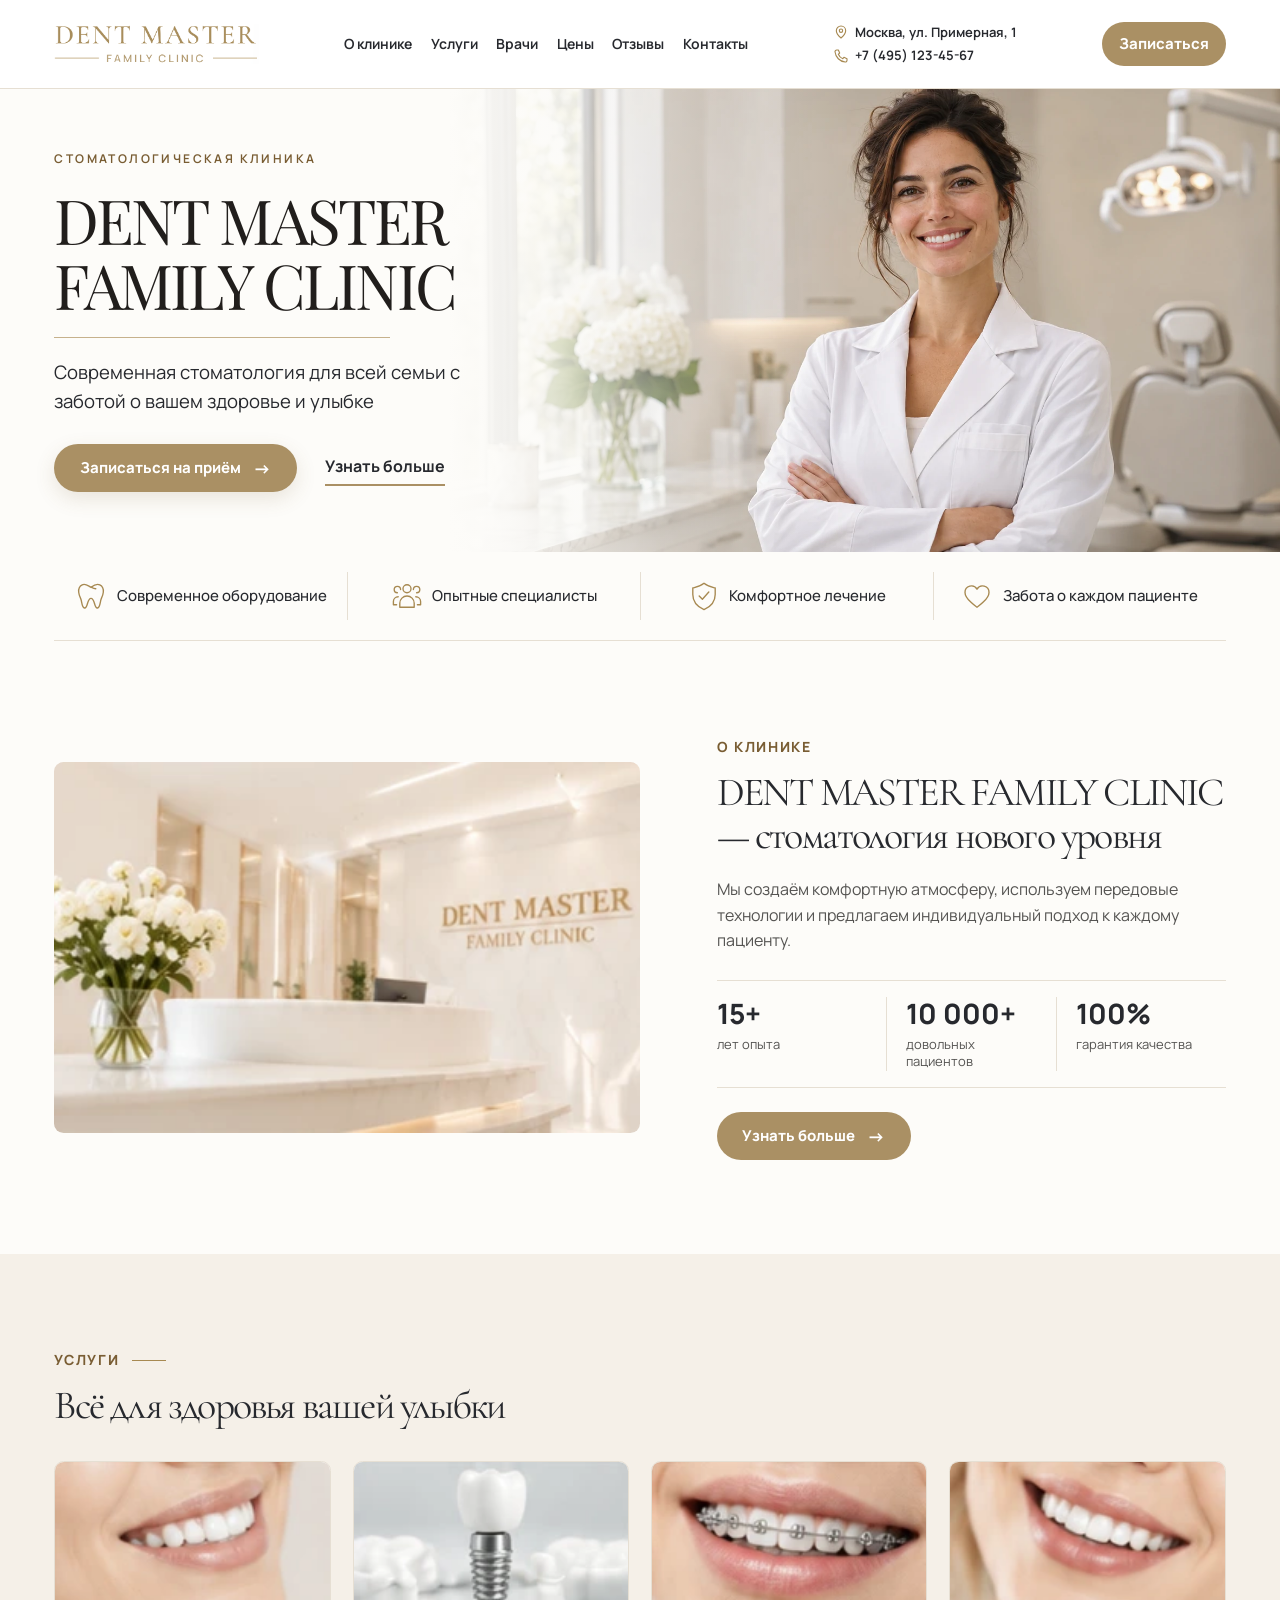
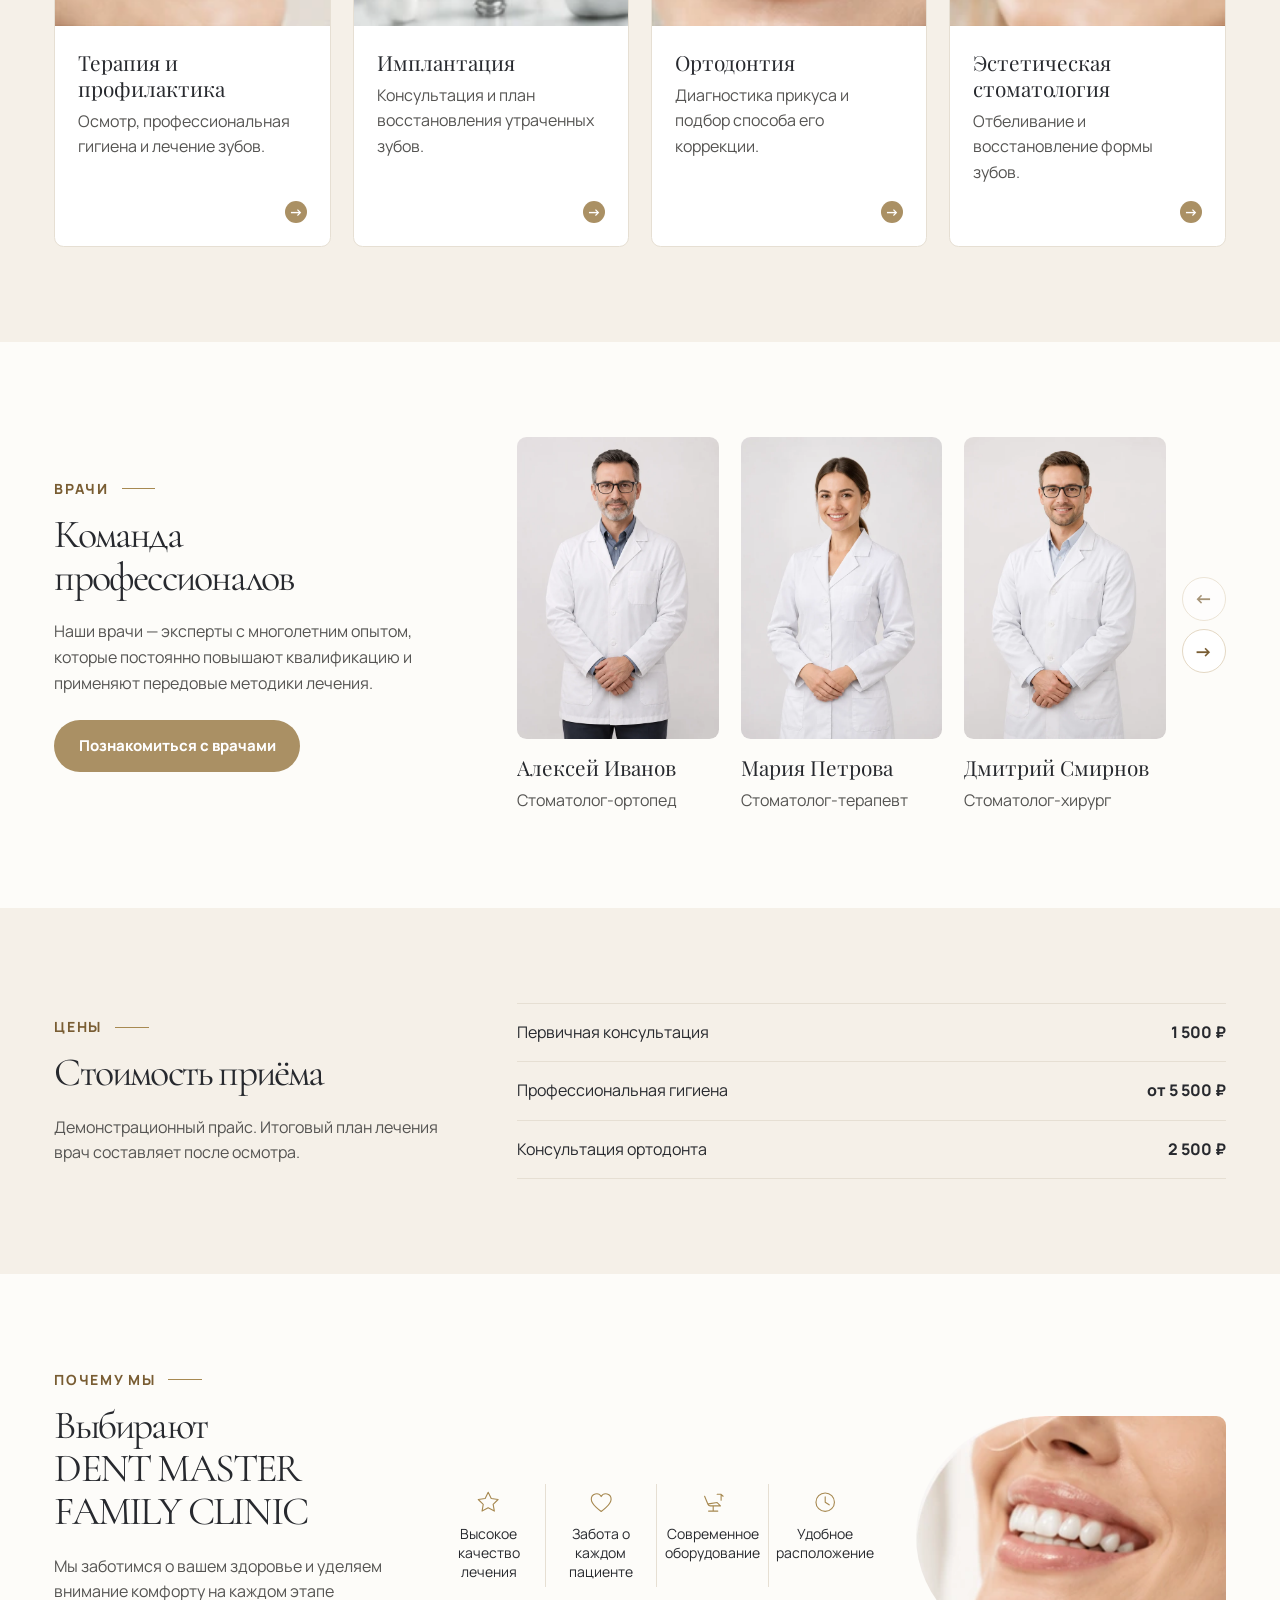
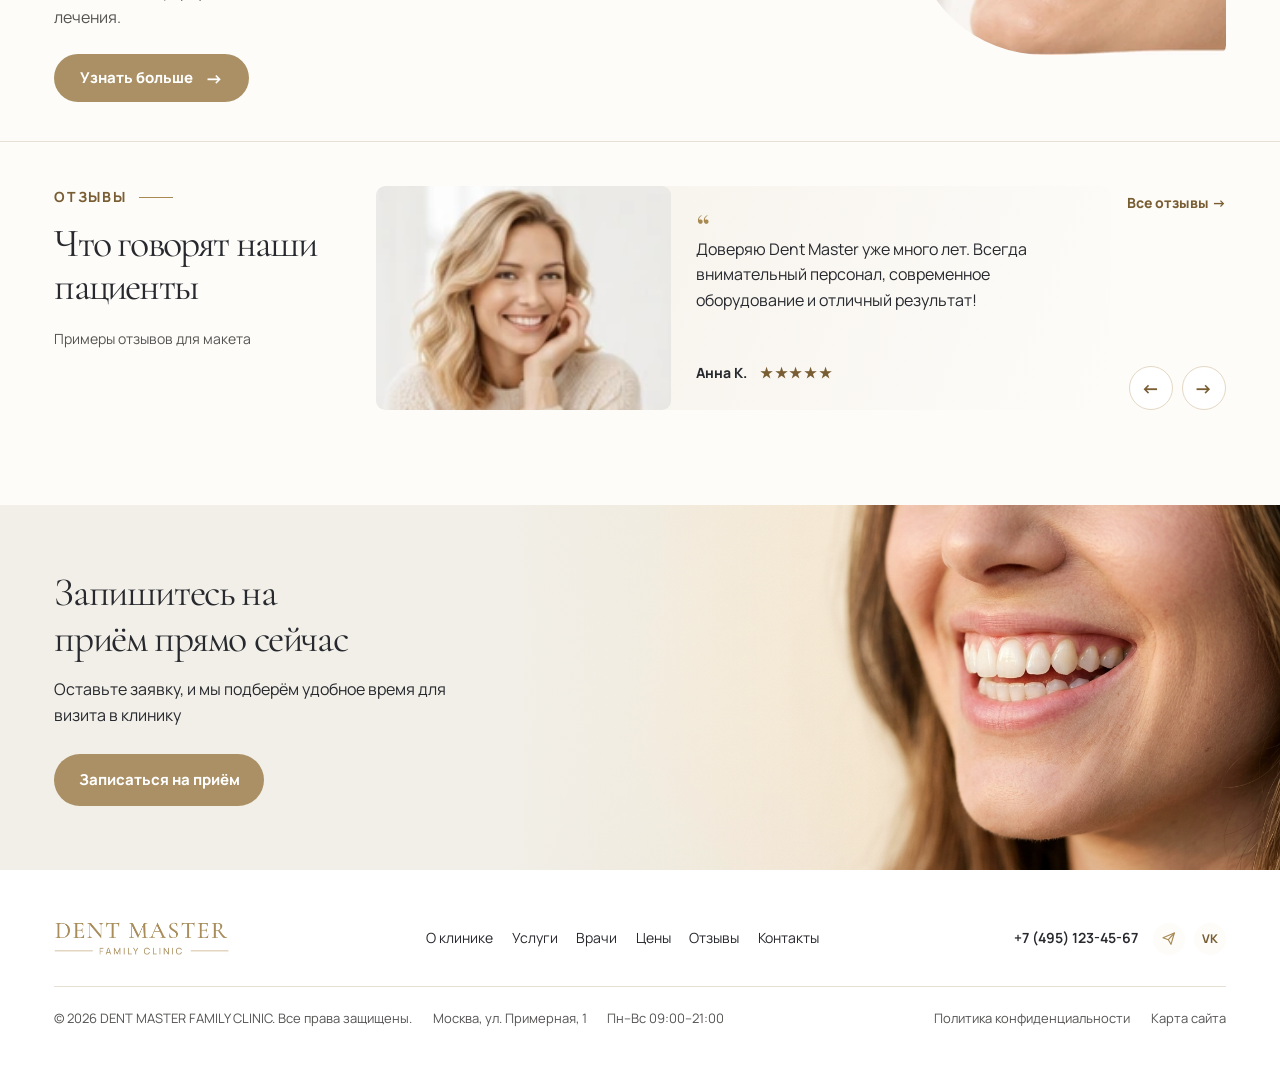
==== index.html @ c4b94271 "Add DENT MASTER website template" ====
<!doctype html>
<html lang="ru">
<head>
  <meta charset="utf-8">
  <meta name="viewport" content="width=device-width, initial-scale=1">
  <meta name="description" content="DENT MASTER Family Clinic — семейная стоматология. Услуги, специалисты и запись на приём.">
  <title>DENT MASTER — семейная стоматология</title>
  <link rel="icon" type="image/png" href="img/favicon.png">
  <link rel="stylesheet" href="css/style.css">
  <script src="js/main.js" defer></script>
</head>
<body id="top">
  <a class="skip-link" href="#main-content">Перейти к содержанию</a>
  <svg class="icon-library" xmlns="http://www.w3.org/2000/svg" aria-hidden="true">
    <symbol id="tooth" viewBox="0 0 40 40">
      <path d="M20 9c-4-2-7-5-11-3C1 10 6 21 7 23c2 4 1 11 5 12 4 1 3-12 8-12s4 13 8 12c4-1 3-8 5-12 1-2 6-13-2-17-4-2-7 0-11 3Z"/>
      <path d="M20 9c2 1 4 2 6 2"/>
    </symbol>
    <symbol id="people" viewBox="0 0 40 40">
      <circle cx="20" cy="11" r="5"/><path d="M11 34v-5a9 9 0 0 1 18 0v5H11Z"/>
      <path d="M8 16a4 4 0 1 1 4-4m20 4a4 4 0 1 0-4-4M9 21a6 6 0 0 0-6 6v4h4m24-10a6 6 0 0 1 6 6v4h-4"/>
    </symbol>
    <symbol id="shield" viewBox="0 0 40 40">
      <path d="M20 4c5 4 10 5 14 6v8c0 9-5 15-14 19C11 33 6 27 6 18v-8c4-1 9-2 14-6Z"/><path d="m14 20 4 4 8-9"/>
    </symbol>
    <symbol id="heart" viewBox="0 0 40 40">
      <path d="M20 34S5 24 5 15.5a8 8 0 0 1 15-4 8 8 0 0 1 15 4C35 24 20 34 20 34Z"/>
    </symbol>
    <symbol id="star" viewBox="0 0 40 40">
      <path d="m20 5 4.6 9.4 10.4 1.5-7.5 7.3 1.8 10.3-9.3-4.9-9.3 4.9 1.8-10.3L5 15.9l10.4-1.5L20 5Z"/>
    </symbol>
    <symbol id="dental-chair" viewBox="0 0 40 40">
      <path d="m7 11 5 12a4 4 0 0 0 3.7 2.5H30m-17-3 13-2 5 5m-11 0v8m-7 0h14M32 17V8m-6 0h6l3 3"/>
    </symbol>
    <symbol id="clock" viewBox="0 0 40 40">
      <circle cx="20" cy="20" r="14"/><path d="M20 12v8l6 4"/>
    </symbol>
    <symbol id="pin" viewBox="0 0 24 24">
      <path d="M19 10c0 5-7 11-7 11S5 15 5 10a7 7 0 1 1 14 0Z"/><circle cx="12" cy="10" r="2.5"/>
    </symbol>
    <symbol id="phone" viewBox="0 0 24 24">
      <path d="M8 3H5.5A2.5 2.5 0 0 0 3 5.7 17 17 0 0 0 18.3 21a2.5 2.5 0 0 0 2.7-2.5V16l-4.6-2-1.7 2a12 12 0 0 1-6.7-6.7l2-1.7L8 3Z"/>
    </symbol>
    <symbol id="telegram" viewBox="0 0 24 24">
      <path d="m3 10 17-7-5 17-4-7-8-3Z"/><path d="m11 13 9-10"/>
    </symbol>
  </svg>

  <header class="site-header">
    <div class="wrap header-inner">
      <a class="brand" href="#top"><img src="img/logo.webp" width="661" height="131" alt="DENT MASTER Family Clinic"></a>
      <button class="menu-toggle" type="button" aria-expanded="false" aria-controls="site-nav" hidden>Меню</button>
      <nav class="site-nav" id="site-nav" aria-label="Главное меню">
        <a href="#clinic">О клинике</a>
        <a href="#services">Услуги</a>
        <a href="#doctors">Врачи</a>
        <a href="#prices">Цены</a>
        <a href="#reviews">Отзывы</a>
        <a href="#contacts">Контакты</a>
      </nav>
      <div class="header-contacts">
        <a href="#contacts"><svg class="icon" aria-hidden="true"><use href="#pin"></use></svg>Москва, ул. Примерная, 1</a>
        <a href="#contacts"><svg class="icon" aria-hidden="true"><use href="#phone"></use></svg>+7 (495) 123-45-67</a>
      </div>
      <a class="button button-small header-book" href="#appointment" data-book>Записаться</a>
    </div>
  </header>

  <main id="main-content">
    <section class="hero" aria-labelledby="hero-title">
      <div class="hero-image">
        <img src="img/hero.webp" width="1536" height="1024" alt="Врач в светлом стоматологическом кабинете" fetchpriority="high">
      </div>
      <div class="wrap hero-inner">
        <div class="hero-copy">
          <p class="eyebrow">Стоматологическая клиника</p>
          <h1 id="hero-title" lang="en">DENT MASTER<br>FAMILY CLINIC</h1>
          <p class="hero-description">Современная стоматология для всей семьи с заботой о вашем здоровье и улыбке</p>
          <div class="hero-actions">
            <a class="button button-arrow" href="#appointment" data-book>Записаться на приём <span aria-hidden="true">→</span></a>
            <a class="text-link" href="#clinic">Узнать больше</a>
          </div>
        </div>
      </div>
    </section>

    <ul class="benefits wrap" aria-label="Преимущества клиники">
      <li><svg class="icon" aria-hidden="true"><use href="#tooth"></use></svg>Современное оборудование</li>
      <li><svg class="icon" aria-hidden="true"><use href="#people"></use></svg>Опытные специалисты</li>
      <li><svg class="icon" aria-hidden="true"><use href="#shield"></use></svg>Комфортное лечение</li>
      <li><svg class="icon" aria-hidden="true"><use href="#heart"></use></svg>Забота о каждом пациенте</li>
    </ul>

    <section class="section wrap about" id="clinic">
      <img src="img/clinic.webp" width="393" height="235" alt="Светлая приёмная клиники с мраморной стойкой и белыми цветами" loading="lazy">
      <div class="about-copy">
        <p class="eyebrow">О клинике</p>
        <h2><span lang="en">DENT MASTER FAMILY CLINIC</span> — стоматология нового уровня</h2>
        <p class="about-description">Мы создаём комфортную атмосферу, используем передовые технологии и предлагаем индивидуальный подход к каждому пациенту.</p>
        <dl class="about-stats">
          <div><dt>лет опыта</dt><dd>15+</dd></div>
          <div><dt>довольных пациентов</dt><dd>10&nbsp;000+</dd></div>
          <div><dt>гарантия качества</dt><dd>100%</dd></div>
        </dl>
        <a class="button button-arrow" href="#services">Узнать больше <span aria-hidden="true">→</span></a>
      </div>
    </section>

    <section class="section services" id="services">
      <div class="wrap">
        <div class="section-heading">
          <p class="eyebrow eyebrow-line">Услуги</p>
          <h2>Всё для здоровья вашей улыбки</h2>
        </div>
        <span id="service-book-label" hidden>Записаться на приём</span>
        <div class="service-grid">
          <article class="service-card">
            <img src="img/therapy.webp" width="180" height="108" alt="" loading="lazy">
            <div class="service-copy">
              <h3 id="therapy-title">Терапия и профилактика</h3>
              <p>Осмотр, профессиональная гигиена и лечение зубов.</p>
              <a class="button service-button" href="#appointment" data-book="service" aria-labelledby="service-book-label therapy-title"><span aria-hidden="true">→</span></a>
            </div>
          </article>
          <article class="service-card">
            <img src="img/implant.webp" width="180" height="108" alt="" loading="lazy">
            <div class="service-copy">
              <h3 id="implant-title">Имплантация</h3>
              <p>Консультация и план восстановления утраченных зубов.</p>
              <a class="button service-button" href="#appointment" data-book="service" aria-labelledby="service-book-label implant-title"><span aria-hidden="true">→</span></a>
            </div>
          </article>
          <article class="service-card">
            <img src="img/braces.webp" width="180" height="108" alt="" loading="lazy">
            <div class="service-copy">
              <h3 id="braces-title">Ортодонтия</h3>
              <p>Диагностика прикуса и подбор способа его коррекции.</p>
              <a class="button service-button" href="#appointment" data-book="service" aria-labelledby="service-book-label braces-title"><span aria-hidden="true">→</span></a>
            </div>
          </article>
          <article class="service-card">
            <img src="img/smile.webp" width="178" height="108" alt="" loading="lazy">
            <div class="service-copy">
              <h3 id="smile-title">Эстетическая стоматология</h3>
              <p>Отбеливание и восстановление формы зубов.</p>
              <a class="button service-button" href="#appointment" data-book="service" aria-labelledby="service-book-label smile-title"><span aria-hidden="true">→</span></a>
            </div>
          </article>
        </div>
      </div>
    </section>

    <section class="section wrap doctors" id="doctors">
      <div class="section-heading">
        <p class="eyebrow eyebrow-line">Врачи</p>
        <h2>Команда<br> профессионалов</h2>
        <p>Наши врачи — эксперты с многолетним опытом, которые постоянно повышают квалификацию и применяют передовые методики лечения.</p>
        <a class="button" href="#doctor-profiles">Познакомиться с врачами</a>
      </div>
      <div class="doctor-slider">
        <div class="doctor-viewport" id="doctor-profiles" tabindex="-1">
          <div class="doctor-grid" id="doctor-list">
            <article class="doctor-card">
              <div class="doctor-portrait"><img src="img/doctor-orthopedist-waist.webp" width="640" height="960" alt="" loading="lazy"></div>
              <h3>Алексей Иванов</h3>
              <p>Стоматолог-ортопед</p>
            </article>
            <article class="doctor-card">
              <div class="doctor-portrait"><img src="img/doctor-therapist-waist.webp" width="640" height="960" alt="" loading="lazy"></div>
              <h3>Мария Петрова</h3>
              <p>Стоматолог-терапевт</p>
            </article>
            <article class="doctor-card">
              <div class="doctor-portrait"><img src="img/doctor-surgeon-waist.webp" width="640" height="960" alt="" loading="lazy"></div>
              <h3>Дмитрий Смирнов</h3>
              <p>Стоматолог-хирург</p>
            </article>
            <article class="doctor-card">
              <div class="doctor-portrait"><img src="img/doctor-orthodontist-waist.webp" width="640" height="960" alt="" loading="lazy"></div>
              <h3>Елена Соколова</h3>
              <p>Стоматолог-ортодонт</p>
            </article>
          </div>
        </div>
        <div class="doctor-arrows" hidden>
          <button class="button carousel-arrow" type="button" aria-label="Предыдущий врач" aria-controls="doctor-list"><span aria-hidden="true">←</span></button>
          <button class="button carousel-arrow" type="button" aria-label="Следующий врач" aria-controls="doctor-list"><span aria-hidden="true">→</span></button>
        </div>
        <p class="visually-hidden doctor-status" role="status"></p>
      </div>
    </section>

    <section class="section prices" id="prices">
      <div class="wrap prices-inner">
        <div class="section-heading">
          <p class="eyebrow eyebrow-line">Цены</p>
          <h2>Стоимость приёма</h2>
          <p>Демонстрационный прайс. Итоговый план лечения врач составляет после осмотра.</p>
        </div>
        <dl class="price-list">
          <div><dt>Первичная консультация</dt><dd>1 500 ₽</dd></div>
          <div><dt>Профессиональная гигиена</dt><dd>от 5 500 ₽</dd></div>
          <div><dt>Консультация ортодонта</dt><dd>2 500 ₽</dd></div>
        </dl>
      </div>
    </section>

    <section class="section wrap why-us" id="why-us" aria-labelledby="why-us-title">
      <div class="section-heading why-us-copy">
        <p class="eyebrow eyebrow-line">Почему мы</p>
        <h2 id="why-us-title">Выбирают<br> <span lang="en">DENT MASTER<br> FAMILY CLINIC</span></h2>
        <p>Мы заботимся о вашем здоровье и уделяем внимание комфорту на каждом этапе лечения.</p>
        <a class="button button-arrow" href="#clinic">Узнать больше <span aria-hidden="true">→</span></a>
      </div>
      <ul class="why-us-points">
        <li><svg class="icon" aria-hidden="true"><use href="#star"></use></svg>Высокое качество лечения</li>
        <li><svg class="icon" aria-hidden="true"><use href="#heart"></use></svg>Забота о каждом пациенте</li>
        <li><svg class="icon" aria-hidden="true"><use href="#dental-chair"></use></svg>Современное оборудование</li>
        <li><svg class="icon" aria-hidden="true"><use href="#clock"></use></svg>Удобное расположение</li>
      </ul>
      <img class="why-us-image" src="img/why-us-smile.webp" width="304" height="234" alt="" loading="lazy">
    </section>

    <hr class="section-divider">

    <section class="section wrap reviews" id="reviews" aria-labelledby="reviews-title">
      <div class="section-heading">
        <p class="eyebrow eyebrow-line">Отзывы</p>
        <h2 id="reviews-title">Что говорят наши пациенты</h2>
        <p class="reviews-note">Примеры отзывов для макета</p>
      </div>
      <div class="reviews-slider">
        <div class="review-list" id="review-list">
          <article class="review">
            <div class="review-portrait"><img src="img/review-1.webp" width="174" height="152" alt="" loading="lazy"></div>
            <div class="review-copy">
              <span class="quote-mark" aria-hidden="true">“</span>
              <blockquote><p>Доверяю Dent Master уже много лет. Всегда внимательный персонал, современное оборудование и отличный результат!</p></blockquote>
              <p class="review-author">Анна К. <span class="review-stars" role="img" aria-label="5 из 5">★★★★★</span></p>
            </div>
          </article>
          <article class="review">
            <div class="review-portrait"><img src="img/review-2.webp" width="520" height="448" alt="" loading="lazy"></div>
            <div class="review-copy">
              <span class="quote-mark" aria-hidden="true">“</span>
              <blockquote><p>На консультации врач подробно объяснил план лечения и ответил на все мои вопросы.</p></blockquote>
              <p class="review-author">Алексей М. <span class="review-stars" role="img" aria-label="5 из 5">★★★★★</span></p>
            </div>
          </article>
          <article class="review">
            <div class="review-portrait"><img src="img/review-3.webp" width="520" height="448" alt="" loading="lazy"></div>
            <div class="review-copy">
              <span class="quote-mark" aria-hidden="true">“</span>
              <blockquote><p>Пришла на профессиональную гигиену. Врач рассказывала, что делает, и объяснила, как лучше ухаживать за зубами дома.</p></blockquote>
              <p class="review-author">Елена С. <span class="review-stars" role="img" aria-label="5 из 5">★★★★★</span></p>
            </div>
          </article>
        </div>
        <div class="review-tools" hidden>
          <button class="reviews-all" type="button" aria-expanded="false" aria-controls="review-list">Все отзывы <span aria-hidden="true">→</span></button>
          <div class="review-arrows">
            <button class="button carousel-arrow" type="button" aria-label="Предыдущий отзыв" aria-controls="review-list" data-review-step="-1"><span aria-hidden="true">←</span></button>
            <button class="button carousel-arrow" type="button" aria-label="Следующий отзыв" aria-controls="review-list" data-review-step="1"><span aria-hidden="true">→</span></button>
          </div>
        </div>
        <p class="visually-hidden review-status" role="status"></p>
      </div>
    </section>

    <section class="appointment" id="appointment" aria-labelledby="appointment-title">
      <div class="wrap appointment-inner">
        <h2 id="appointment-title">Запишитесь на<br> приём прямо сейчас</h2>
        <p>Оставьте заявку, и мы подберём удобное время для визита в клинику</p>
        <a class="button" href="#contacts" data-book>Записаться на приём</a>
      </div>
    </section>
  </main>

  <footer class="site-footer" id="contacts">
    <div class="wrap">
      <div class="footer-inner">
        <a class="brand" href="#top"><img src="img/logo.webp" width="661" height="131" alt="DENT MASTER Family Clinic" loading="lazy"></a>
        <nav class="footer-nav" id="footer-navigation" aria-label="Навигация в подвале">
          <a href="#clinic">О клинике</a>
          <a href="#services">Услуги</a>
          <a href="#doctors">Врачи</a>
          <a href="#prices">Цены</a>
          <a href="#reviews">Отзывы</a>
          <a href="#contacts">Контакты</a>
        </nav>
        <div class="footer-contacts">
          <p class="footer-phone">+7 (495) 123-45-67</p>
          <span class="footer-social" role="img" aria-label="Telegram"><svg class="icon" aria-hidden="true"><use href="#telegram"></use></svg></span>
          <span class="footer-social" role="img" aria-label="ВКонтакте">VK</span>
        </div>
      </div>
      <div class="footer-bottom">
        <div class="footer-details">
          <p>© 2026 DENT MASTER FAMILY CLINIC. Все права защищены.</p>
          <p>Москва, ул. Примерная, 1</p>
          <p>Пн–Вс 09:00–21:00</p>
        </div>
        <div class="footer-utilities">
          <span>Политика конфиденциальности</span>
          <a href="#footer-navigation">Карта сайта</a>
        </div>
      </div>
    </div>
  </footer>

  <dialog class="booking-dialog" id="booking-dialog" aria-labelledby="booking-title">
    <div class="dialog-header">
      <h2 id="booking-title">Запись на приём</h2>
      <form method="dialog"><button class="dialog-close" type="submit" aria-label="Закрыть">×</button></form>
    </div>
    <p class="booking-service" hidden></p>
    <p>Демонстрационная форма. Введите тестовые данные.</p>
    <form class="booking-form">
      <label>Имя<input name="name" type="text" autocomplete="given-name" maxlength="80" required></label>
      <label>Телефон<input name="phone" type="tel" autocomplete="tel" placeholder="+7 (495) 123-45-67" required></label>
      <button class="button" type="submit">Проверить форму</button>
    </form>
    <p class="booking-status" role="status"></p>
  </dialog>
</body>
</html>
---- css/style.css ----
@font-face {
  font-family: Manrope;
  src: url("../fonts/manrope-variable.ttf") format("truetype");
  font-weight: 200 800;
  font-display: swap;
}

@font-face {
  font-family: "Playfair Display";
  src: url("../fonts/playfair-display-variable.ttf") format("truetype");
  font-weight: 400 900;
  font-display: swap;
}

@font-face {
  font-family: "Cormorant Garamond";
  src: url("../fonts/cormorant-garamond-variable.ttf") format("truetype");
  font-weight: 300 700;
  font-display: swap;
}

:root {
  --paper: #fdfcf9;
  --white: #fff;
  --ink: #27292e;
  --muted: #555452;
  --gold: #a78951;
  --gold-dark: #795d33;
  --gold-button: #aa9064;
  --gold-button-hover: #967d52;
  --line: #e6dfd3;
  --cream: #f5f0e8;
  --serif: "Playfair Display", Georgia, Cambria, "Times New Roman", serif;
  --sans: Manrope, Arial, sans-serif;
  --gutter: clamp(1.25rem, 4.25vw, 5rem);
  --spacing: clamp(4rem, 7.4vw, 7.75rem);
  --radius: .6rem;
}

*, *::before, *::after { box-sizing: border-box; }
html { scroll-behavior: smooth; scroll-padding-top: 6rem; }
body { margin: 0; color: var(--ink); background: var(--paper); font: 400 1rem/1.6 var(--sans); }
::selection { background-color: oklab(66.639% .0113992 .0666883/.2); }
[hidden] { display: none !important; }
img { display: block; max-width: 100%; height: auto; }
button, input { font: inherit; }
button { cursor: pointer; }
a { color: inherit; text-decoration: none; }
:focus-visible { outline: 2px solid var(--gold-dark); outline-offset: 4px; }
h1, h2, h3, p, figure, blockquote { margin: 0; }
h1, h3 { font-family: var(--serif); font-weight: 400; }
h2 {
  max-width: 22ch;
  font-family: "Cormorant Garamond", Georgia, "Times New Roman", serif;
  font-size: clamp(2rem, 4vw, 4.15rem);
  font-weight: 400;
  line-height: 1.08;
  letter-spacing: -.045em;
}
main h2 { font-size: clamp(2rem, 4vw, 40px); }
h3 { font-size: 1.3rem; line-height: 1.25; }

.wrap { width: min(100% - var(--gutter) * 2, 1200px); margin-inline: auto; }
.section { padding-block: var(--spacing); }
.visually-hidden { position: absolute; width: 1px; height: 1px; overflow: hidden; clip-path: inset(50%); white-space: nowrap; }
.skip-link { position: fixed; z-index: 5; top: 1rem; left: 1rem; padding: .75rem 1rem; background: var(--white); transform: translateY(calc(-100% - 2rem)); }
.skip-link:focus { transform: translateY(0); }
.eyebrow { color: var(--gold-dark); font-size: .875rem; font-weight: 750; letter-spacing: .12em; text-transform: uppercase; }
.eyebrow-line { display: flex; align-items: center; gap: .8rem; }
.eyebrow-line::after { width: 2.1rem; height: 1px; background: var(--gold); content: ""; }
.section-heading h2, .about-copy h2 { margin-top: .8rem; }
.section-heading > p:not(.eyebrow) { max-width: 41ch; margin-top: 1.25rem; color: var(--muted); }

.button, .menu-toggle, .dialog-close {
  border: 1px solid transparent;
  border-radius: 999px;
  color: #fff;
  background-color: var(--gold-button);
  transition: background-color .2s ease;
}
.button:hover, .menu-toggle:hover, .dialog-close:hover {
  background-color: var(--gold-button-hover);
}
.button {
  display: inline-flex;
  align-items: center;
  justify-content: center;
  width: fit-content;
  min-height: 3.25rem;
  padding: .78rem 1.45rem;
  font-size: .9375rem;
  font-weight: 750;
  text-align: center;
}
.button-small { min-height: 2.7rem; padding: .5rem 1rem; }
.button-arrow { gap: .75rem; min-height: 3rem; padding: .55rem 1.55rem; }
.button-arrow span { font-size: 1.2em; line-height: 1; }
.text-link { width: fit-content; display: inline-block; border-bottom: 2px solid var(--gold); padding-block: .3rem; font-weight: 700; }
.text-link:hover, .site-nav a:hover, .header-contacts a:hover, .footer-nav a:hover { color: var(--gold-dark); }

.site-header { position: sticky; top: 0; z-index: 2; background: var(--white); border-bottom: 1px solid var(--line); transition: box-shadow .24s ease; }
.site-header.is-condensed { box-shadow: 0 4px 18px #48382012; }
.header-inner { display: flex; align-items: center; justify-content: space-between; gap: clamp(.65rem, 1.4vw, 1.5rem); min-height: 5.5rem; transition: min-height .24s ease; }
.site-header.is-condensed .header-inner { min-height: 4.1rem; }
.brand { display: block; flex: 0 0 auto; width: clamp(11rem, 16vw, 16.5rem); }
.brand img { width: 100%; }
.site-nav { display: flex; align-items: center; gap: clamp(.75rem, 1.45vw, 1.8rem); white-space: nowrap; font-size: .875rem; font-weight: 650; }
.header-contacts { display: grid; gap: .14rem; white-space: nowrap; font-size: .8125rem; font-weight: 650; }
.header-contacts a { display: flex; align-items: center; gap: .35rem; }
.header-contacts .icon { width: 1rem; height: 1rem; }
.header-book { flex: none; }
.menu-toggle { min-height: 2.75rem; padding: .4rem .75rem; font-weight: 700; }

.hero { position: relative; isolation: isolate; display: grid; align-items: center; background: var(--paper); }
.hero-image { position: absolute; z-index: -1; inset: 0 0 0 auto; width: 65%; }
.hero-image img { width: 100%; height: 100%; object-fit: cover; object-position: 60% 25%; }
.hero-image::after { content: ""; position: absolute; inset: 0; background: linear-gradient(90deg, var(--paper), rgba(253, 252, 249, .92) 8%, rgba(253, 252, 249, .37) 27%, transparent 48%); }
.hero-inner { padding-block: clamp(3.75rem, 4.5vw, 6.5rem); }
.hero-copy { width: min(54%, 47rem); }
.hero .eyebrow { font-size: .75rem; font-weight: 650; letter-spacing: .2em; }
.hero h1 {
  margin-top: 1.25rem;
  color: #211e1c;
  font-size: clamp(2.05rem, 4.85vw, 75px);
  line-height: 1.04;
  letter-spacing: -.045em;
}
.hero h1::after { display: block; width: min(100%, 21rem); height: 1px; margin-top: 1.25rem; background: #c6b18c; content: ""; }
.hero-description { max-width: 40ch; margin-top: 1.25rem; font-size: clamp(1rem, 1.45vw, 1.3rem); line-height: 1.55; }
.hero-actions { display: flex; flex-wrap: wrap; align-items: center; gap: .75rem clamp(1rem, 2.2vw, 2.25rem); margin-top: 1.75rem; }
.hero-actions .button { box-shadow: 0 7px 20px #795d3326; }
.hero-actions .text-link { color: var(--ink); border-color: var(--gold-button); }
.hero-actions .text-link:hover { border-color: var(--gold-button-hover); }

.icon-library { position: absolute; width: 0; height: 0; overflow: hidden; }
.icon { flex: none; width: 2.5rem; height: 2.5rem; fill: none; stroke: var(--gold); stroke-width: 1.7; stroke-linecap: round; stroke-linejoin: round; }
.benefits { display: grid; grid-template-columns: repeat(4, minmax(max-content, 1fr)); gap: 0; padding: 1.25rem 0; margin-block: 0; list-style: none; border-bottom: 1px solid var(--line); }
.benefits li { display: flex; justify-content: center; align-items: center; gap: clamp(.375rem, .75vw, .85rem); min-height: 3rem; padding-inline: clamp(.375rem, .7vw, 1rem); font-size: min(1.425vw, 15px); font-weight: 500; white-space: nowrap; }
.benefits .icon { width: clamp(1.25rem, 2.55vw, 2rem); height: auto; aspect-ratio: 1; }
.benefits li + li { border-left: 1px solid var(--line); }

.about { display: grid; grid-template-columns: 1.15fr 1fr; align-items: center; gap: clamp(2rem, 6vw, 7rem); }
.about > img { width: 100%; aspect-ratio: 1.58; object-fit: cover; border-radius: var(--radius); }
.about-copy h2 { max-width: none; }
.about-description { margin-top: 1.25rem; color: var(--muted); }
.about-stats { display: grid; grid-template-columns: repeat(3, minmax(0, 1fr)); margin: 1.65rem 0 0; padding-block: 1rem; border-block: 1px solid var(--line); }
.about-stats > div { display: flex; flex-direction: column; gap: .3rem; padding-inline: clamp(.45rem, 1.5vw, 1.25rem); }
.about-stats > div:first-child { padding-left: 0; }
.about-stats > div + div { border-left: 1px solid var(--line); }
.about-stats dt { order: 1; color: var(--muted); font-size: .8125rem; line-height: 1.35; overflow-wrap: anywhere; }
.about-stats dd { margin: 0; font-size: clamp(1rem, 2.2vw, 1.75rem); font-weight: 750; line-height: 1.2; }
.about-copy .button, .doctors .section-heading .button { margin-top: 1.5rem; }
.services, .prices { background: var(--cream); }
.services .section-heading h2 { max-width: none; }
.service-grid { display: grid; grid-template-columns: repeat(4, minmax(0, 1fr)); gap: clamp(.85rem, 1.7vw, 1.8rem); margin-top: 2.1rem; }
.service-card { display: flex; flex-direction: column; overflow: hidden; background: var(--white); border: 1px solid var(--line); border-radius: var(--radius); }
.service-card img { width: 100%; aspect-ratio: 1.68; object-fit: cover; }
.service-copy { display: flex; flex: 1; flex-direction: column; align-items: start; padding: clamp(1rem, 1.8vw, 1.65rem); }
.service-copy p, .doctor-card p { margin-top: .5rem; color: var(--muted); }
.service-copy p { margin-bottom: 1rem; }
.service-button { position: relative; align-self: end; width: 1.375rem; min-height: 1.375rem; margin-top: auto; padding: 0; font-size: .875rem; line-height: 1; }
.service-button::before { position: absolute; inset: -.375rem; content: ""; }
.doctors, .prices-inner { display: grid; grid-template-columns: minmax(0, 1fr) minmax(0, 1.72fr); align-items: center; gap: clamp(1.75rem, 4vw, 4.5rem); }
.doctor-grid {
  --doctor-visible: 3;
  --doctor-gap: clamp(.8rem, 1.7vw, 1.8rem);
  display: grid;
  grid-template-columns: repeat(var(--doctor-visible), minmax(0, 1fr));
  gap: var(--doctor-gap);
}
.doctor-slider.is-ready { display: grid; grid-template-columns: minmax(0, 1fr) auto; align-items: center; gap: var(--doctor-gap, 1rem); }
.doctor-slider.is-ready .doctor-viewport { overflow: clip; }
.doctor-slider.is-ready .doctor-grid {
  grid-template-columns: none;
  grid-auto-flow: column;
  grid-auto-columns: calc((100% - (var(--doctor-visible) - 1) * var(--doctor-gap)) / var(--doctor-visible));
  transform: translateX(var(--doctor-offset, 0px));
}
.doctor-slider.is-ready .doctor-grid.is-moving { transition: transform .36s ease; }
.doctor-arrows { display: grid; gap: .55rem; }
.doctor-portrait { aspect-ratio: 2 / 3; overflow: hidden; border-radius: var(--radius); background: var(--cream); }
.doctor-portrait img { width: 100%; height: 100%; object-fit: cover; transform-origin: center 32%; }
.doctor-card h3 { margin-top: .9rem; }
.price-list { margin: 0; border-top: 1px solid var(--line); }
.price-list div { display: flex; align-items: baseline; justify-content: space-between; gap: 1rem; padding-block: 1rem; border-bottom: 1px solid var(--line); }
.price-list dd { margin: 0; flex-shrink: 0; font-weight: 750; }
.why-us {
  display: grid;
  grid-template-columns: minmax(0, 1.04fr) minmax(0, 1.36fr) minmax(0, .94fr);
  grid-template-areas: "copy points image";
  align-items: center;
  gap: clamp(1.5rem, 2.8vw, 2.5rem);
  padding-bottom: clamp(1.75rem, 3vw, 3rem);
}
.why-us-copy { grid-area: copy; }
.why-us-copy .button { margin-top: 1.5rem; }
.why-us-points { grid-area: points; display: grid; grid-template-columns: repeat(4, minmax(0, 1fr)); margin: 0; padding: 0; list-style: none; }
.why-us-points li { display: flex; flex-direction: column; align-items: center; gap: .6rem; padding: .3rem .45rem; text-align: center; font-size: .875rem; line-height: 1.35; }
.why-us-points li + li { border-left: 1px solid var(--line); }
.why-us-points .icon { width: 1.65rem; height: 1.65rem; }
.why-us-image { grid-area: image; justify-self: end; width: min(100%, 22rem); aspect-ratio: 304 / 234; object-fit: cover; border-radius: 42% var(--radius) var(--radius) 42% / 50% var(--radius) var(--radius) 50%; }
.section-divider { margin: 0; border: 0; border-top: 1px solid var(--line); }
.reviews { display: grid; grid-template-columns: minmax(0, 1fr) minmax(0, 3fr); align-items: start; gap: clamp(1.25rem, 3vw, 2.75rem); padding-top: clamp(2rem, 3.5vw, 3.5rem); }
.reviews-note { font-size: .875rem; }
.reviews-slider { display: grid; grid-template-columns: minmax(0, 1fr) auto; align-items: stretch; gap: 1rem; min-width: 0; }
.review-list { display: grid; gap: 1rem; }
.review-list.is-carousel { grid-template-columns: minmax(0, 1fr); overflow: clip; }
.review-list.is-carousel .review { grid-area: 1 / 1; }
.review-list.is-carousel .review[inert] { visibility: hidden; }
.review { display: grid; grid-template-columns: minmax(0, .67fr) minmax(0, 1fr); min-height: 14rem; border-radius: var(--radius); overflow: hidden; background: linear-gradient(110deg, var(--cream), var(--paper)); }
.review-portrait { height: 14rem; overflow: hidden; border-radius: var(--radius); background: var(--cream); }
.review-portrait img { width: 100%; height: 100%; object-fit: cover; object-position: center 38%; }
.review-copy { display: flex; flex-direction: column; align-items: start; gap: .45rem; padding: clamp(1rem, 2vw, 1.75rem); }
.quote-mark { height: 1.1rem; color: var(--gold); font: 2.15rem/.85 var(--serif); }
.review blockquote { max-width: 40ch; }
.review-author { display: flex; flex-wrap: wrap; align-items: baseline; gap: .25rem .8rem; margin-top: auto; padding-top: .65rem; font-size: .875rem; font-weight: 750; }
.review-stars { color: var(--gold-dark); letter-spacing: .12em; white-space: nowrap; }
.review-tools { display: flex; flex-direction: column; align-items: flex-end; justify-content: space-between; gap: 1rem; }
.reviews-all { border: 0; background: transparent; color: var(--gold-dark); padding: .35rem 0; font-size: .875rem; font-weight: 750; white-space: nowrap; }
.reviews-all:hover { text-decoration: underline; }
.review-arrows { display: flex; gap: .55rem; }
.button.carousel-arrow {
  width: 2.75rem;
  min-height: 2.75rem;
  padding: 0;
  border-color: #e4d8c4;
  color: var(--gold-dark);
  background-color: var(--white);
  font-size: 1.15rem;
  line-height: 1;
  transition-property: background-color, border-color;
}
.carousel-arrow:hover:not([aria-disabled="true"]) { border-color: var(--gold-button); background-color: #f5f1e9; }
.carousel-arrow[aria-disabled="true"] { opacity: .65; cursor: default; }

.appointment { --appointment-bg: #f2efe8; position: relative; isolation: isolate; background-color: var(--appointment-bg); }
.appointment::before {
  position: absolute;
  z-index: -1;
  inset: 0 0 0 40%;
  background:
    linear-gradient(90deg, var(--appointment-bg), transparent 54%),
    url("../img/appointment-smile.jpg") right 45% / cover no-repeat;
  content: "";
}
.appointment-inner { padding-block: clamp(2.75rem, 5vw, 5rem); }
.appointment h2 { max-width: none; line-height: 1.15; letter-spacing: -.035em; }
.appointment p { max-width: 40ch; margin-top: 1rem; }
.appointment .button { margin-top: 1.6rem; }
.site-footer { padding-block: clamp(1.75rem, 4vw, 3.25rem) clamp(1.5rem, 3vw, 2.75rem); background: var(--white); }
.footer-inner { display: grid; grid-template-columns: auto minmax(0, 1fr) auto; align-items: center; gap: 1.25rem clamp(1rem, 2.8vw, 2.75rem); }
.site-footer .brand { width: 11rem; }
.footer-nav, .footer-contacts { display: flex; align-items: center; }
.footer-nav { justify-content: center; flex-wrap: wrap; gap: .65rem clamp(.9rem, 1.45vw, 1.8rem); font-size: .875rem; }
.footer-contacts { gap: .55rem; }
.footer-phone { margin-right: .35rem; font-size: .875rem; font-weight: 650; white-space: nowrap; }
.footer-social { display: grid; place-items: center; flex: none; width: 2rem; height: 2rem; border-radius: 50%; background: var(--paper); color: var(--gold-dark); font-size: .75rem; font-weight: 750; }
.footer-social .icon { width: 1rem; height: 1rem; }
.footer-bottom, .footer-details, .footer-utilities { display: flex; flex-wrap: wrap; gap: .5rem clamp(.85rem, 1.6vw, 1.65rem); }
.footer-bottom { justify-content: space-between; margin-top: 1.85rem; padding-top: 1.35rem; border-top: 1px solid var(--line); color: var(--muted); font-size: .8125rem; }
.footer-utilities a:hover { text-decoration: underline; }

.booking-dialog { width: min(30rem, 100% - 2rem); max-height: calc(100% - 2rem); padding: clamp(1.25rem, 4vw, 2.25rem); border: 1px solid var(--line); border-radius: var(--radius); color: var(--ink); background: var(--paper); }
.booking-dialog::backdrop { background: rgba(31, 26, 20, .55); }
.dialog-header { display: flex; justify-content: space-between; align-items: start; gap: .75rem; }
.dialog-header h2 { font-size: clamp(1.65rem, 4vw, 2.5rem); }
.dialog-close { width: 2.75rem; height: 2.75rem; font-size: 1.5rem; }
.booking-dialog > p { margin-top: .7rem; color: var(--muted); }
.booking-service { font-weight: 750; }
.booking-form { display: grid; gap: 1rem; margin-top: 1rem; }
.booking-form label { display: grid; gap: .3rem; font-weight: 650; }
.booking-form input { min-height: 2.75rem; width: 100%; padding: .5rem .7rem; border: 1px solid #b3a697; border-radius: .3rem; background: var(--white); color: var(--ink); }
.booking-status:empty { margin: 0; }

@media (max-width: 64rem) {
  .why-us { grid-template-columns: repeat(2, minmax(0, 1fr)); grid-template-areas: "copy image" "points points"; }
  .header-inner { display: grid; grid-template-columns: 1fr auto auto auto; gap: .75rem; min-height: 4.9rem; }
  .site-nav { grid-column: 1 / -1; flex-wrap: wrap; padding-block: .65rem; }
  .site-header:has(.menu-toggle:not([hidden])) .site-nav {
    position: absolute;
    inset: 100% 0 auto;
    padding: .85rem var(--gutter);
    border-bottom: 1px solid var(--line);
    background: var(--white);
    box-shadow: 0 4px 12px #48382012;
  }
}

@media (max-width: 56rem) {
  .benefits { grid-template-columns: repeat(2, minmax(0, 1fr)); }
  .benefits li { font-size: min(.875rem, 15px); }
  .benefits li:nth-child(odd) { border-left: 0; }
  .benefits li:nth-child(n + 3) { border-top: 1px solid var(--line); }
  .service-grid { grid-template-columns: repeat(2, minmax(0, 1fr)); }
  .doctors, .prices-inner { grid-template-columns: 1fr; }
  .doctors h2 { max-width: none; font-size: min(clamp(2rem, 4vw, 40px), 8vw); }
  .doctors h2 br { display: none; }
  .footer-inner { grid-template-columns: 1fr auto; }
  .footer-nav { grid-column: 1 / -1; grid-row: 2; justify-content: start; }
}

@media (max-width: 48rem) {
  .reviews { grid-template-columns: 1fr; }
}

@media (max-width: 40rem) {
  html { scroll-padding-top: 7rem; }
  .header-book { display: none; }
  .header-inner { grid-template-columns: 1fr auto; gap: .25rem .65rem; min-height: 6.15rem; padding-block: .55rem; }
  .site-header.is-condensed .header-inner { min-height: 5.1rem; }
  .header-contacts { grid-column: 1 / -1; grid-template-columns: auto auto; justify-content: space-between; gap: .25rem .45rem; font-size: .75rem; }
  .header-contacts a { gap: .18rem; }
  .header-contacts .icon { width: .8rem; height: .8rem; }
  .brand { width: 11.25rem; }
  .hero { display: flex; flex-direction: column; align-items: stretch; }
  .hero-inner { order: -1; padding-block: 2.65rem 2rem; }
  .hero-copy { width: 100%; }
  .hero h1 { font-size: clamp(1.85rem, 10.3vw, 3.6rem); }
  .hero-description { margin-top: 1rem; }
  .hero-actions { margin-top: 1.15rem; }
  .hero-image { position: relative; z-index: 0; width: 100%; aspect-ratio: 1.47; }
  .hero-image::after { background: linear-gradient(180deg, var(--paper), transparent 22%); }
  .benefits { grid-template-columns: 1fr; padding-block: .4rem; }
  .benefits li { justify-content: start; padding: .65rem 0; }
  .benefits li + li { border-left: 0; border-top: 1px solid var(--line); }
  .icon { width: 2rem; height: 2rem; }
  .about { grid-template-columns: 1fr; }
  .about-copy { grid-row: 1; }
  .doctor-grid { --doctor-visible: 2; }
  .doctor-slider.is-ready { gap: .65rem; }
  .why-us { grid-template-columns: minmax(0, 1fr); grid-template-areas: "copy" "image" "points"; }
  .why-us-image { justify-self: start; }
  .why-us-points { grid-template-columns: repeat(2, minmax(0, 1fr)); }
  .why-us-points li { padding: .75rem .45rem; }
  .why-us-points li:nth-child(odd) { border-left: 0; }
  .why-us-points li:nth-child(n + 3) { border-top: 1px solid var(--line); }
  .reviews-slider { grid-template-columns: minmax(0, 1fr); grid-template-areas: "all" "list" "arrows"; }
  .review-tools { display: contents; }
  .review-list { grid-area: list; }
  .reviews-all { grid-area: all; justify-self: end; }
  .review-arrows { grid-area: arrows; justify-self: end; }
  .appointment { padding-bottom: 49vw; }
  .appointment::before {
    inset: auto 0 0;
    height: 55vw;
    background:
      linear-gradient(180deg, var(--appointment-bg), transparent 38%),
      url("../img/appointment-smile.jpg") right center / cover no-repeat;
  }
  .appointment-inner { padding-bottom: 1.6rem; }
  .footer-inner { grid-template-columns: 1fr; }
  .footer-nav { grid-row: auto; }
}

@media (max-width: 32rem) {
  .review { grid-template-columns: 1fr; }
  .review-portrait { height: auto; aspect-ratio: 1.5; }
}

@media (max-width: 27rem) {
  .service-grid { grid-template-columns: 1fr; }
}

@media (hover: hover) and (prefers-reduced-motion: no-preference) {
  .doctor-portrait img { transition: transform .35s ease; }
  .doctor-portrait:hover img { transform: scale(1.06); }
}

@media (prefers-reduced-motion: reduce) {
  html { scroll-behavior: auto; }
  .button, .menu-toggle, .dialog-close, .site-header, .header-inner, .doctor-slider.is-ready .doctor-grid.is-moving { transition: none; }
}
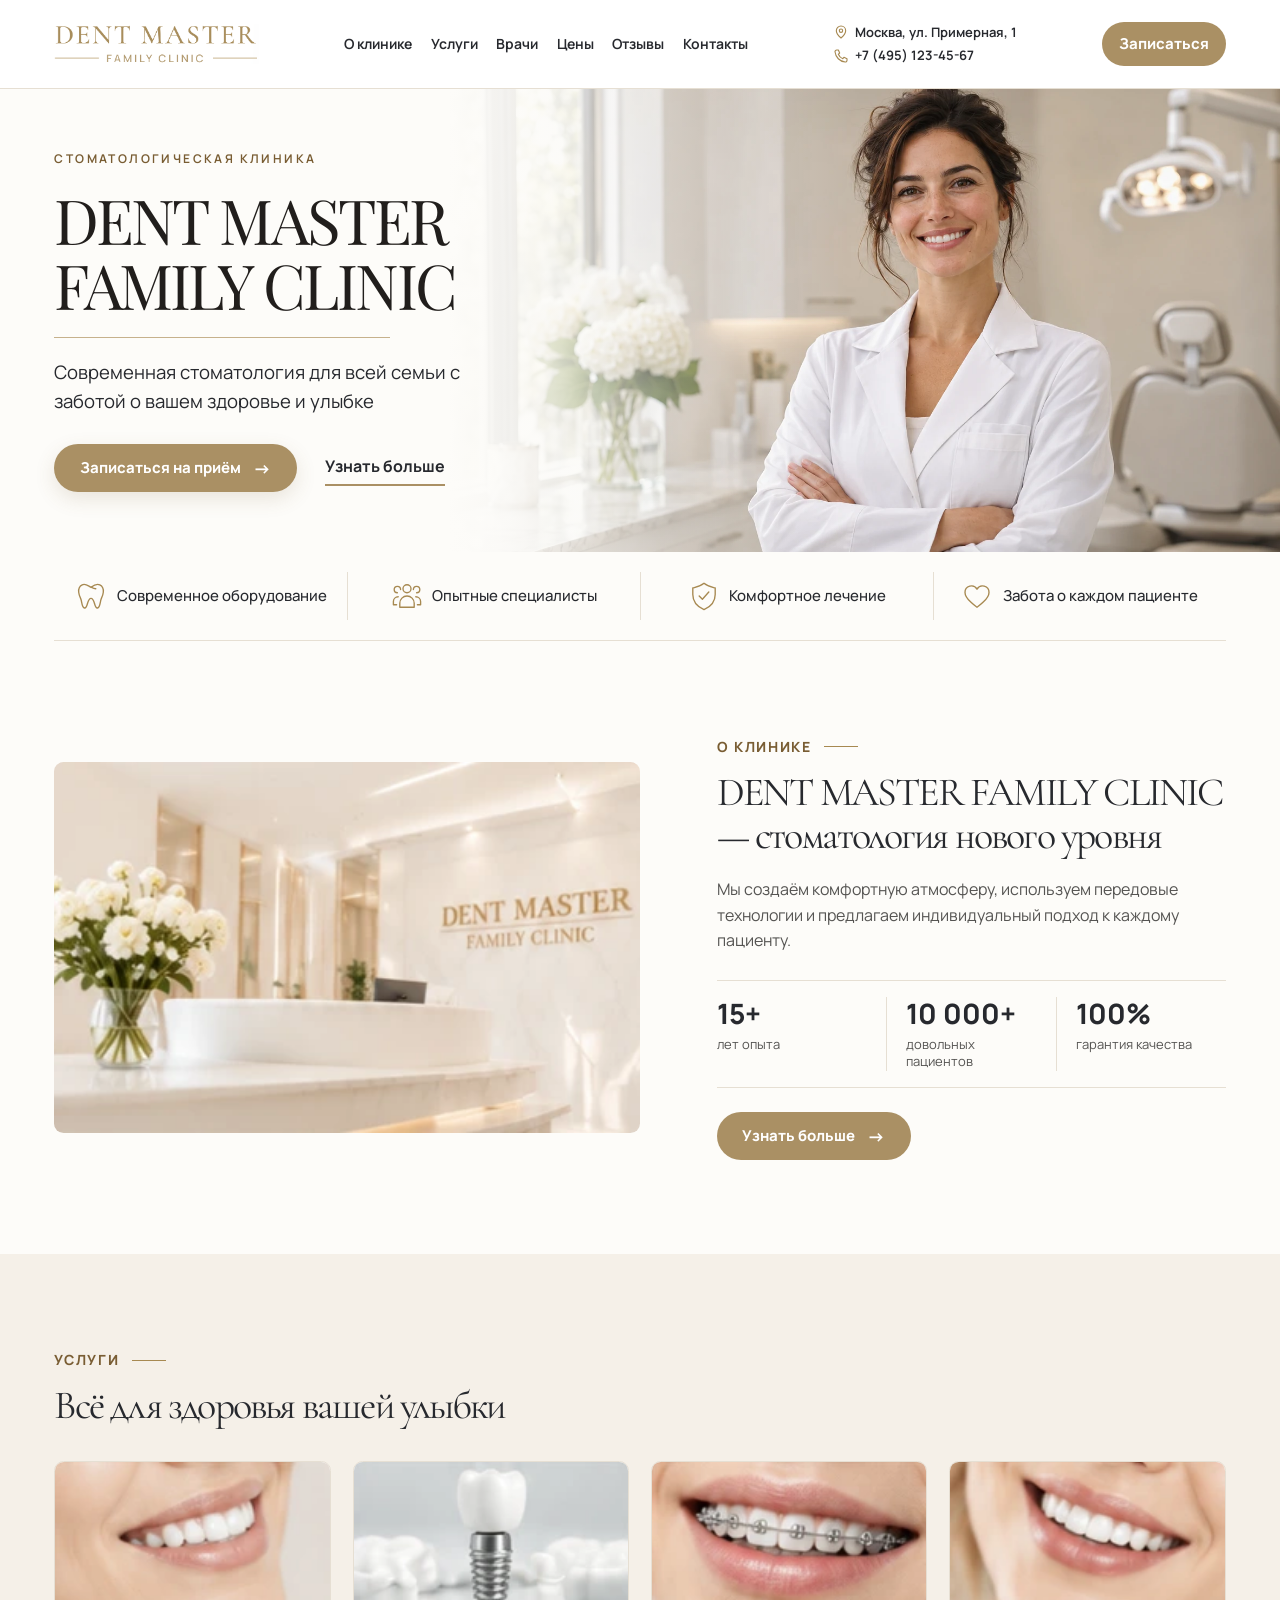
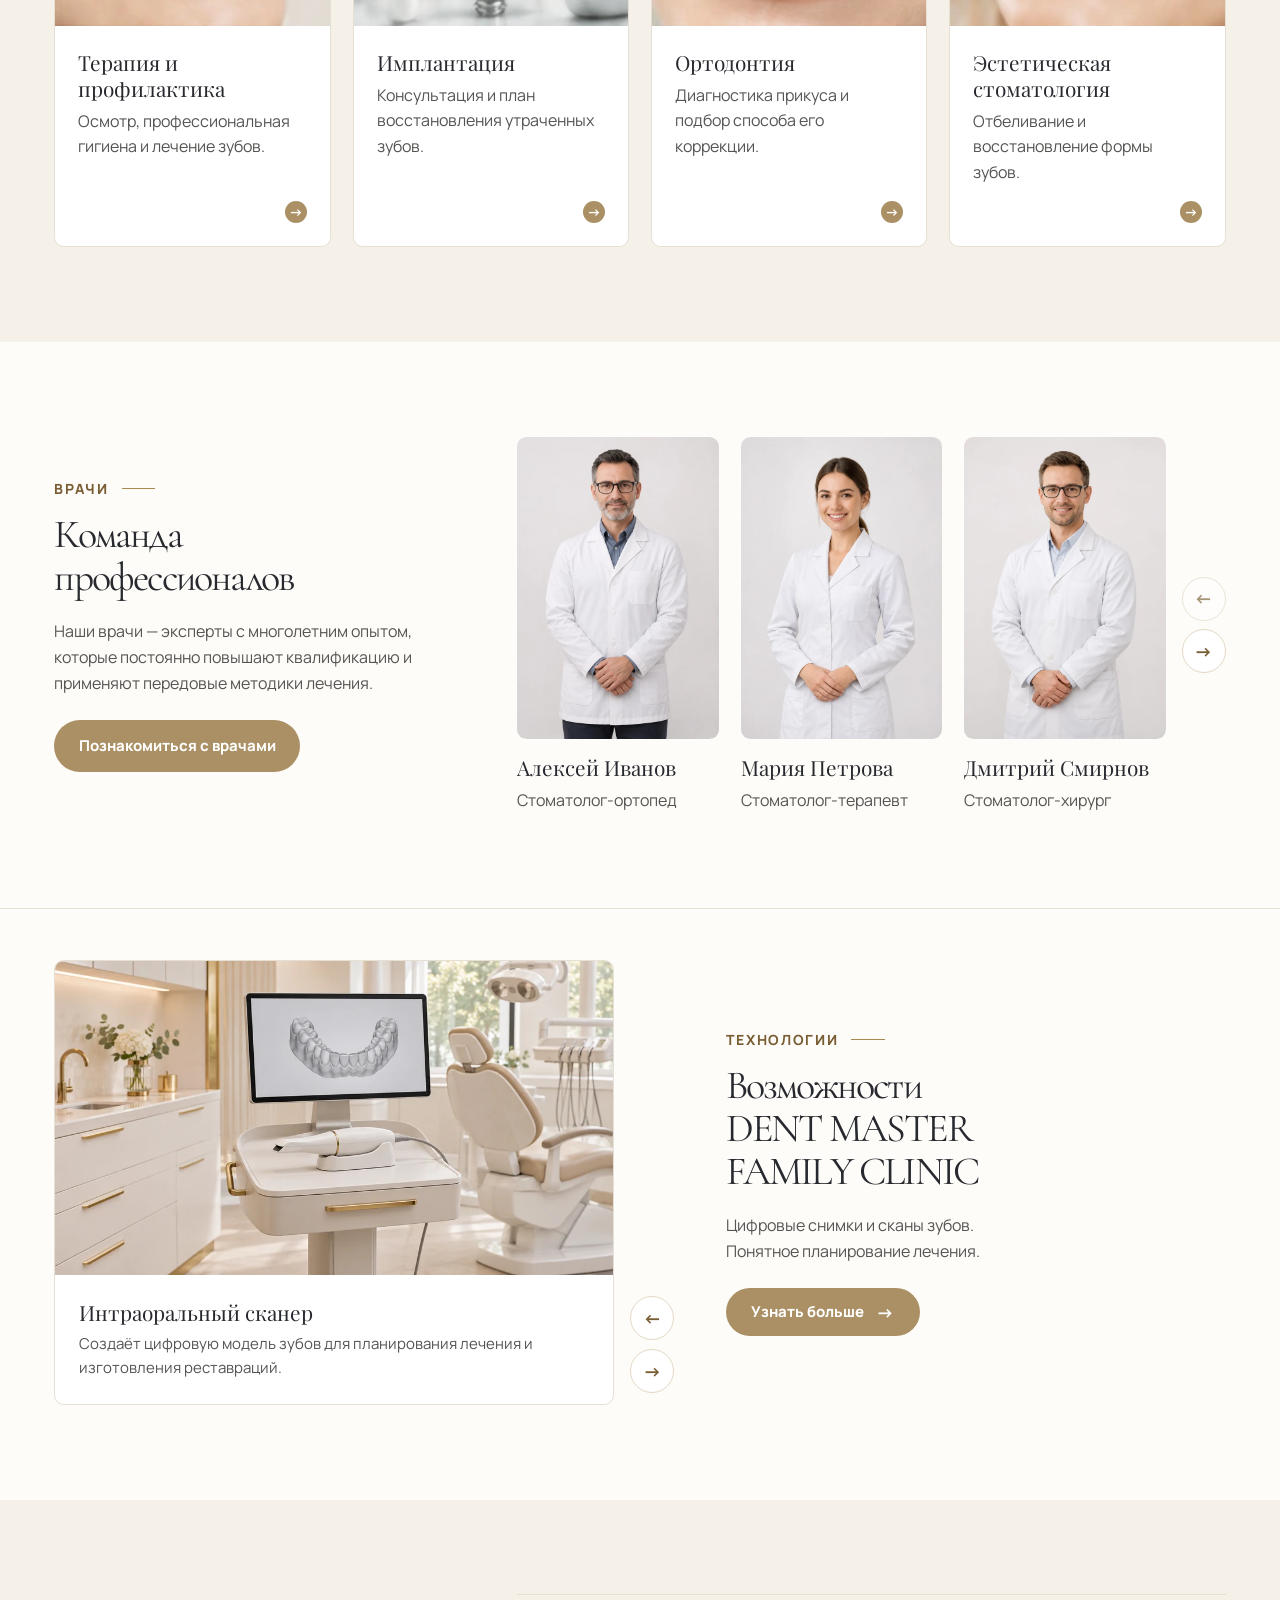
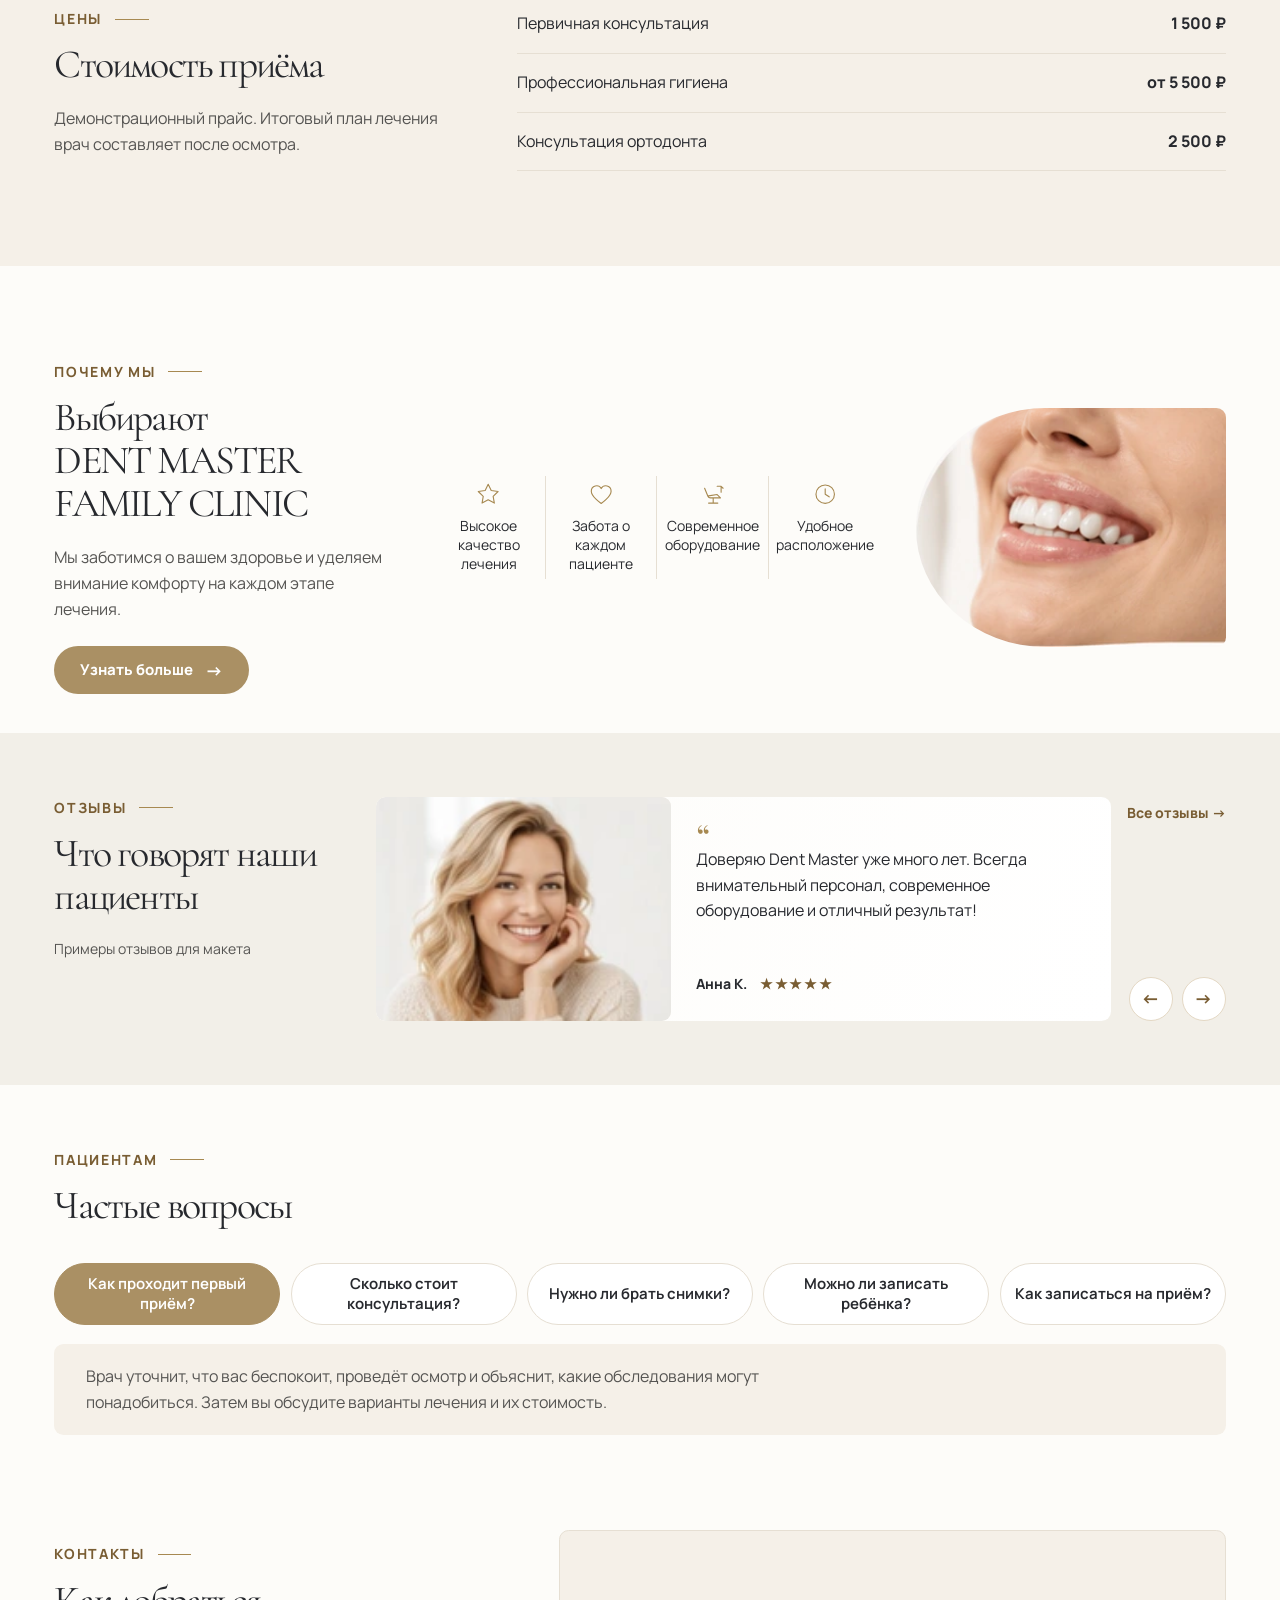
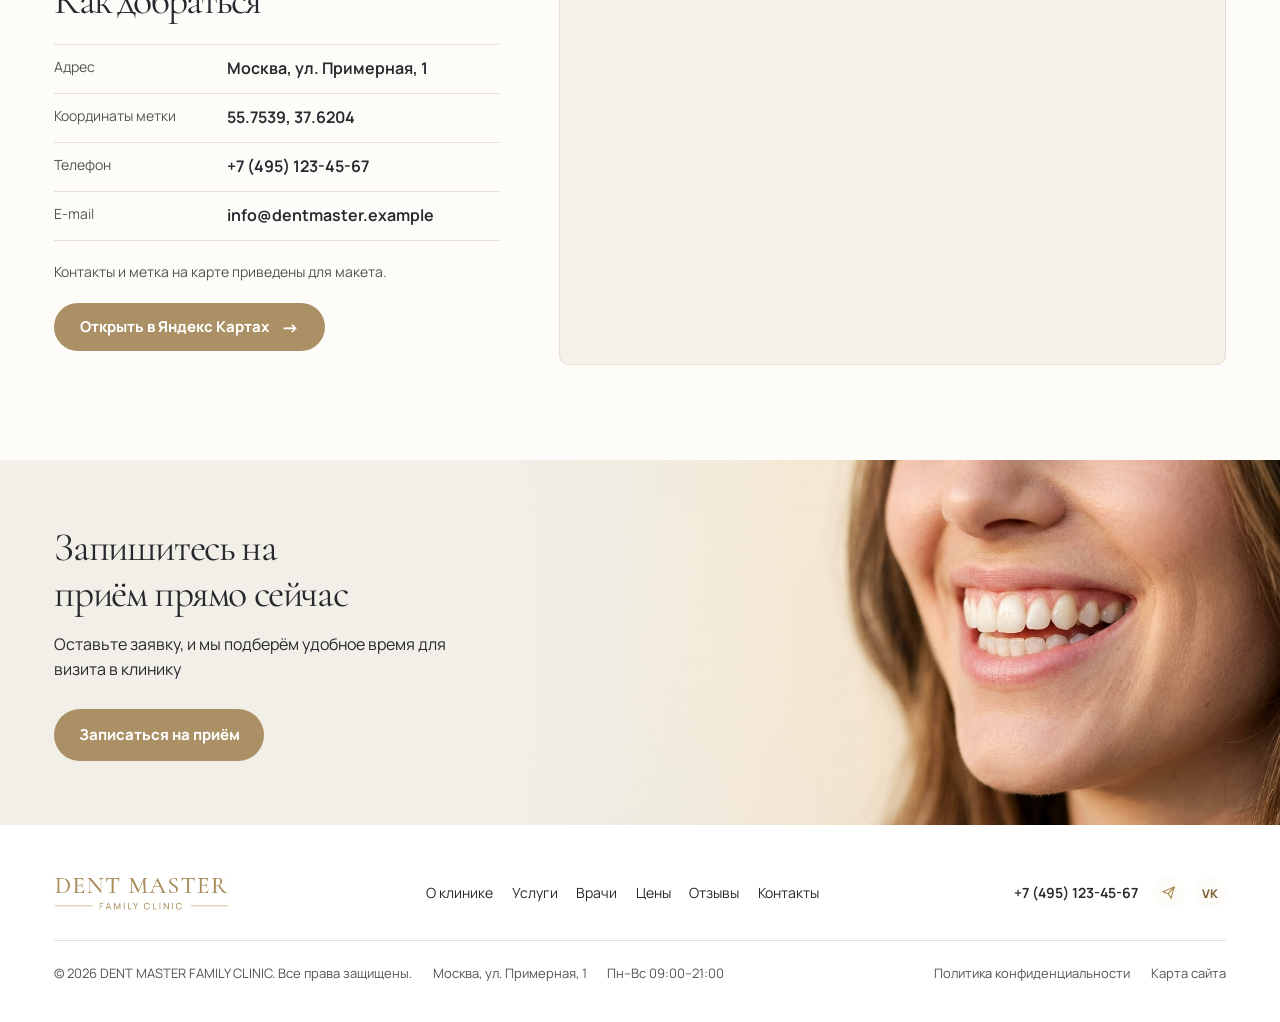
==== commit d1b6a3c8: "Add technology, FAQ and location sections" ====
--- a/index.html
+++ b/index.html
@@ -56,11 +56,11 @@
         <a href="#doctors">Врачи</a>
         <a href="#prices">Цены</a>
         <a href="#reviews">Отзывы</a>
-        <a href="#contacts">Контакты</a>
+        <a href="#location">Контакты</a>
       </nav>
       <div class="header-contacts">
-        <a href="#contacts"><svg class="icon" aria-hidden="true"><use href="#pin"></use></svg>Москва, ул. Примерная, 1</a>
-        <a href="#contacts"><svg class="icon" aria-hidden="true"><use href="#phone"></use></svg>+7 (495) 123-45-67</a>
+        <a href="#location"><svg class="icon" aria-hidden="true"><use href="#pin"></use></svg>Москва, ул. Примерная, 1</a>
+        <a href="#location"><svg class="icon" aria-hidden="true"><use href="#phone"></use></svg>+7 (495) 123-45-67</a>
       </div>
       <a class="button button-small header-book" href="#appointment" data-book>Записаться</a>
     </div>
@@ -94,7 +94,7 @@
     <section class="section wrap about" id="clinic">
       <img src="img/clinic.webp" width="393" height="235" alt="Светлая приёмная клиники с мраморной стойкой и белыми цветами" loading="lazy">
       <div class="about-copy">
-        <p class="eyebrow">О клинике</p>
+        <p class="eyebrow eyebrow-line">О клинике</p>
         <h2><span lang="en">DENT MASTER FAMILY CLINIC</span> — стоматология нового уровня</h2>
         <p class="about-description">Мы создаём комфортную атмосферу, используем передовые технологии и предлагаем индивидуальный подход к каждому пациенту.</p>
         <dl class="about-stats">
@@ -190,6 +190,50 @@
       </div>
     </section>
 
+    <hr class="section-divider">
+
+    <section class="section wrap technologies" id="technologies" aria-labelledby="technologies-title">
+      <div class="section-heading technology-copy">
+        <p class="eyebrow eyebrow-line">Технологии</p>
+        <h2 id="technologies-title">Возможности<br> <span lang="en">DENT MASTER<br> FAMILY CLINIC</span></h2>
+        <p>Цифровые снимки и сканы зубов.<br> Понятное планирование лечения.</p>
+        <details class="technology-details">
+          <summary class="button button-arrow">Узнать больше <span aria-hidden="true">→</span></summary>
+          <p>На консультации врач объяснит, какое обследование нужно в вашем случае, покажет результаты и обсудит варианты лечения. Изображения в слайдере иллюстрируют типы оборудования.</p>
+        </details>
+      </div>
+      <div class="technology-slider" role="group" aria-label="Примеры оборудования">
+        <div class="technology-slides" id="technology-slides">
+          <article class="technology-slide">
+            <img src="img/technology-scanner.webp" width="960" height="540" alt="Ручной сканер рядом с экраном с трёхмерной моделью зубов" loading="lazy">
+            <div class="technology-caption">
+              <h3>Интраоральный сканер</h3>
+              <p>Создаёт цифровую модель зубов для планирования лечения и изготовления реставраций.</p>
+            </div>
+          </article>
+          <article class="technology-slide">
+            <img src="img/technology-microscope.webp" width="960" height="540" alt="Стоматологический микроскоп на кронштейне над креслом" loading="lazy">
+            <div class="technology-caption">
+              <h3>Стоматологический микроскоп</h3>
+              <p>Увеличивает рабочую область, чтобы врач мог рассмотреть мелкие детали зуба и корневых каналов.</p>
+            </div>
+          </article>
+          <article class="technology-slide">
+            <img src="img/technology-imaging.webp" width="960" height="540" alt="Дентальный томограф с круглой сканирующей рамой" loading="lazy">
+            <div class="technology-caption">
+              <h3>Дентальный 3D-томограф</h3>
+              <p>Даёт объёмное изображение зубов и челюстей, которое врач использует при планировании лечения.</p>
+            </div>
+          </article>
+        </div>
+        <div class="technology-arrows" hidden>
+          <button class="button carousel-arrow" type="button" aria-label="Предыдущее оборудование" aria-controls="technology-slides" data-slide-step="-1"><span aria-hidden="true">←</span></button>
+          <button class="button carousel-arrow" type="button" aria-label="Следующее оборудование" aria-controls="technology-slides" data-slide-step="1"><span aria-hidden="true">→</span></button>
+        </div>
+        <p class="visually-hidden technology-status" role="status"></p>
+      </div>
+    </section>
+
     <section class="section prices" id="prices">
       <div class="wrap prices-inner">
         <div class="section-heading">
@@ -218,52 +262,110 @@
         <li><svg class="icon" aria-hidden="true"><use href="#dental-chair"></use></svg>Современное оборудование</li>
         <li><svg class="icon" aria-hidden="true"><use href="#clock"></use></svg>Удобное расположение</li>
       </ul>
-      <img class="why-us-image" src="img/why-us-smile.webp" width="304" height="234" alt="" loading="lazy">
-    </section>
-
-    <hr class="section-divider">
-
-    <section class="section wrap reviews" id="reviews" aria-labelledby="reviews-title">
+      <img class="why-us-image" src="img/why-us-smile-retouched.webp" width="304" height="234" alt="" loading="lazy">
+    </section>
+
+    <section class="section reviews" id="reviews" aria-labelledby="reviews-title">
+      <div class="wrap reviews-inner">
+        <div class="section-heading">
+          <p class="eyebrow eyebrow-line">Отзывы</p>
+          <h2 id="reviews-title">Что говорят наши пациенты</h2>
+          <p class="reviews-note">Примеры отзывов для макета</p>
+        </div>
+        <div class="reviews-slider">
+          <div class="review-list" id="review-list">
+            <article class="review">
+              <div class="review-portrait"><img src="img/review-1.webp" width="174" height="152" alt="" loading="lazy"></div>
+              <div class="review-copy">
+                <span class="quote-mark" aria-hidden="true">“</span>
+                <blockquote><p>Доверяю Dent Master уже много лет. Всегда внимательный персонал, современное оборудование и отличный результат!</p></blockquote>
+                <p class="review-author">Анна К. <span class="review-stars" role="img" aria-label="5 из 5">★★★★★</span></p>
+              </div>
+            </article>
+            <article class="review">
+              <div class="review-portrait"><img src="img/review-2.webp" width="520" height="448" alt="" loading="lazy"></div>
+              <div class="review-copy">
+                <span class="quote-mark" aria-hidden="true">“</span>
+                <blockquote><p>На консультации врач подробно объяснил план лечения и ответил на все мои вопросы.</p></blockquote>
+                <p class="review-author">Алексей М. <span class="review-stars" role="img" aria-label="5 из 5">★★★★★</span></p>
+              </div>
+            </article>
+            <article class="review">
+              <div class="review-portrait"><img src="img/review-3.webp" width="520" height="448" alt="" loading="lazy"></div>
+              <div class="review-copy">
+                <span class="quote-mark" aria-hidden="true">“</span>
+                <blockquote><p>Пришла на профессиональную гигиену. Врач рассказывала, что делает, и объяснила, как лучше ухаживать за зубами дома.</p></blockquote>
+                <p class="review-author">Елена С. <span class="review-stars" role="img" aria-label="5 из 5">★★★★★</span></p>
+              </div>
+            </article>
+          </div>
+          <div class="review-tools" hidden>
+            <button class="reviews-all" type="button" aria-expanded="false" aria-controls="review-list">Все отзывы <span aria-hidden="true">→</span></button>
+            <div class="review-arrows">
+              <button class="button carousel-arrow" type="button" aria-label="Предыдущий отзыв" aria-controls="review-list" data-slide-step="-1"><span aria-hidden="true">←</span></button>
+              <button class="button carousel-arrow" type="button" aria-label="Следующий отзыв" aria-controls="review-list" data-slide-step="1"><span aria-hidden="true">→</span></button>
+            </div>
+          </div>
+          <p class="visually-hidden review-status" role="status"></p>
+        </div>
+      </div>
+    </section>
+
+    <section class="section wrap faq" id="faq" aria-labelledby="faq-title">
       <div class="section-heading">
-        <p class="eyebrow eyebrow-line">Отзывы</p>
-        <h2 id="reviews-title">Что говорят наши пациенты</h2>
-        <p class="reviews-note">Примеры отзывов для макета</p>
-      </div>
-      <div class="reviews-slider">
-        <div class="review-list" id="review-list">
-          <article class="review">
-            <div class="review-portrait"><img src="img/review-1.webp" width="174" height="152" alt="" loading="lazy"></div>
-            <div class="review-copy">
-              <span class="quote-mark" aria-hidden="true">“</span>
-              <blockquote><p>Доверяю Dent Master уже много лет. Всегда внимательный персонал, современное оборудование и отличный результат!</p></blockquote>
-              <p class="review-author">Анна К. <span class="review-stars" role="img" aria-label="5 из 5">★★★★★</span></p>
-            </div>
-          </article>
-          <article class="review">
-            <div class="review-portrait"><img src="img/review-2.webp" width="520" height="448" alt="" loading="lazy"></div>
-            <div class="review-copy">
-              <span class="quote-mark" aria-hidden="true">“</span>
-              <blockquote><p>На консультации врач подробно объяснил план лечения и ответил на все мои вопросы.</p></blockquote>
-              <p class="review-author">Алексей М. <span class="review-stars" role="img" aria-label="5 из 5">★★★★★</span></p>
-            </div>
-          </article>
-          <article class="review">
-            <div class="review-portrait"><img src="img/review-3.webp" width="520" height="448" alt="" loading="lazy"></div>
-            <div class="review-copy">
-              <span class="quote-mark" aria-hidden="true">“</span>
-              <blockquote><p>Пришла на профессиональную гигиену. Врач рассказывала, что делает, и объяснила, как лучше ухаживать за зубами дома.</p></blockquote>
-              <p class="review-author">Елена С. <span class="review-stars" role="img" aria-label="5 из 5">★★★★★</span></p>
-            </div>
-          </article>
-        </div>
-        <div class="review-tools" hidden>
-          <button class="reviews-all" type="button" aria-expanded="false" aria-controls="review-list">Все отзывы <span aria-hidden="true">→</span></button>
-          <div class="review-arrows">
-            <button class="button carousel-arrow" type="button" aria-label="Предыдущий отзыв" aria-controls="review-list" data-review-step="-1"><span aria-hidden="true">←</span></button>
-            <button class="button carousel-arrow" type="button" aria-label="Следующий отзыв" aria-controls="review-list" data-review-step="1"><span aria-hidden="true">→</span></button>
-          </div>
-        </div>
-        <p class="visually-hidden review-status" role="status"></p>
+        <p class="eyebrow eyebrow-line">Пациентам</p>
+        <h2 id="faq-title">Частые вопросы</h2>
+      </div>
+      <div class="faq-questions" role="group" aria-label="Частые вопросы" hidden></div>
+      <div class="faq-answers">
+        <section class="faq-panel" id="faq-first-visit" aria-labelledby="faq-first-visit-title">
+          <div class="faq-response">
+            <h3 id="faq-first-visit-title">Как проходит первый приём?</h3>
+            <p>Врач уточнит, что вас беспокоит, проведёт осмотр и объяснит, какие обследования могут понадобиться. Затем вы обсудите варианты лечения и их стоимость.</p>
+          </div>
+        </section>
+        <section class="faq-panel" id="faq-price" aria-labelledby="faq-price-title">
+          <div class="faq-response">
+            <h3 id="faq-price-title">Сколько стоит консультация?</h3>
+            <p>Стоимость первичной консультации указана в разделе <a href="#prices">«Цены»</a>. При записи можно уточнить стоимость приёма у выбранного врача и что в неё входит.</p>
+          </div>
+        </section>
+        <section class="faq-panel" id="faq-records" aria-labelledby="faq-records-title">
+          <div class="faq-response">
+            <h3 id="faq-records-title">Нужно ли брать снимки?</h3>
+            <p>Если у вас есть недавние снимки, результаты обследований или предыдущий план лечения, возьмите их с собой. Врач посмотрит материалы и подскажет, понадобятся ли дополнительные обследования.</p>
+          </div>
+        </section>
+        <section class="faq-panel" id="faq-child" aria-labelledby="faq-child-title">
+          <div class="faq-response">
+            <h3 id="faq-child-title">Можно ли записать ребёнка?</h3>
+            <p>При записи сообщите администратору возраст ребёнка. Он подскажет, какой специалист принимает пациентов этого возраста, и поможет подобрать время.</p>
+          </div>
+        </section>
+        <section class="faq-panel" id="faq-booking" aria-labelledby="faq-booking-title">
+          <div class="faq-response">
+            <h3 id="faq-booking-title">Как записаться на приём?</h3>
+            <p>Откройте форму <a href="#appointment" data-book>«Записаться на приём»</a> и укажите имя и телефон. Если удобнее позвонить, номер клиники указан в шапке и внизу страницы.</p>
+          </div>
+        </section>
+      </div>
+    </section>
+
+    <section class="section location" id="location" aria-labelledby="location-title">
+      <div class="wrap location-inner">
+        <div class="section-heading location-copy">
+          <p class="eyebrow eyebrow-line">Контакты</p>
+          <h2 id="location-title">Как добраться</h2>
+          <dl class="location-contacts">
+            <div><dt>Адрес</dt><dd>Москва, ул. Примерная, 1</dd></div>
+            <div><dt>Координаты метки</dt><dd>55.7539, 37.6204</dd></div>
+            <div><dt>Телефон</dt><dd>+7 (495) 123-45-67</dd></div>
+            <div><dt>E-mail</dt><dd>info@dentmaster.example</dd></div>
+          </dl>
+          <p class="location-note">Контакты и метка на карте приведены для макета.</p>
+          <a class="button button-arrow" href="https://yandex.ru/maps/?ll=37.6204%2C55.7539&amp;z=15&amp;pt=37.6204%2C55.7539%2Cpm2rdm" target="_blank" rel="noopener">Открыть в Яндекс Картах <span aria-hidden="true">→</span></a>
+        </div>
+        <iframe class="location-map" src="https://www.openstreetmap.org/export/embed.html?bbox=37.6038%2C55.7472%2C37.6370%2C55.7606&amp;layer=mapnik&amp;marker=55.7539%2C37.6204" title="OpenStreetMap — демонстрационная метка в Москве" loading="lazy" allowfullscreen></iframe>
       </div>
     </section>
 
@@ -286,7 +388,7 @@
           <a href="#doctors">Врачи</a>
           <a href="#prices">Цены</a>
           <a href="#reviews">Отзывы</a>
-          <a href="#contacts">Контакты</a>
+          <a href="#location">Контакты</a>
         </nav>
         <div class="footer-contacts">
           <p class="footer-phone">+7 (495) 123-45-67</p>
--- a/css/style.css
+++ b/css/style.css
@@ -181,6 +181,25 @@
 .doctor-portrait { aspect-ratio: 2 / 3; overflow: hidden; border-radius: var(--radius); background: var(--cream); }
 .doctor-portrait img { width: 100%; height: 100%; object-fit: cover; transform-origin: center 32%; }
 .doctor-card h3 { margin-top: .9rem; }
+.technologies {
+  display: grid;
+  grid-template-columns: minmax(0, 1.24fr) minmax(0, 1fr);
+  grid-template-areas: "slider copy";
+  align-items: center;
+  gap: clamp(1.65rem, 4vw, 3.75rem);
+  padding-top: clamp(1.75rem, 4vw, 3.5rem);
+}
+.technology-copy { grid-area: copy; }
+.technology-details { margin-top: 1.5rem; }
+.technology-details summary { list-style: none; cursor: pointer; }
+.technology-details summary::-webkit-details-marker { display: none; }
+.technology-details p { max-width: 44ch; margin-top: 1rem; color: var(--muted); }
+.technology-slider { grid-area: slider; display: grid; grid-template-columns: minmax(0, 1fr) auto; align-items: end; gap: clamp(.65rem, 1.25vw, 1rem); }
+.technology-arrows { display: grid; gap: .55rem; padding-bottom: .75rem; }
+.technology-slide { overflow: hidden; border: 1px solid var(--line); border-radius: var(--radius); background: var(--white); }
+.technology-slide img { width: 100%; aspect-ratio: 16 / 9; object-fit: cover; background: var(--cream); }
+.technology-caption { padding: clamp(1rem, 2vw, 1.5rem); }
+.technology-caption p { margin-top: .45rem; color: var(--muted); font-size: .9375rem; }
 .price-list { margin: 0; border-top: 1px solid var(--line); }
 .price-list div { display: flex; align-items: baseline; justify-content: space-between; gap: 1rem; padding-block: 1rem; border-bottom: 1px solid var(--line); }
 .price-list dd { margin: 0; flex-shrink: 0; font-weight: 750; }
@@ -200,14 +219,15 @@
 .why-us-points .icon { width: 1.65rem; height: 1.65rem; }
 .why-us-image { grid-area: image; justify-self: end; width: min(100%, 22rem); aspect-ratio: 304 / 234; object-fit: cover; border-radius: 42% var(--radius) var(--radius) 42% / 50% var(--radius) var(--radius) 50%; }
 .section-divider { margin: 0; border: 0; border-top: 1px solid var(--line); }
-.reviews { display: grid; grid-template-columns: minmax(0, 1fr) minmax(0, 3fr); align-items: start; gap: clamp(1.25rem, 3vw, 2.75rem); padding-top: clamp(2rem, 3.5vw, 3.5rem); }
+.reviews { background: #f2efe8; padding-block: clamp(2.5rem, 5vw, 4.5rem); }
+.reviews-inner { display: grid; grid-template-columns: minmax(0, 1fr) minmax(0, 3fr); align-items: start; gap: clamp(1.25rem, 3vw, 2.75rem); }
 .reviews-note { font-size: .875rem; }
 .reviews-slider { display: grid; grid-template-columns: minmax(0, 1fr) auto; align-items: stretch; gap: 1rem; min-width: 0; }
-.review-list { display: grid; gap: 1rem; }
-.review-list.is-carousel { grid-template-columns: minmax(0, 1fr); overflow: clip; }
-.review-list.is-carousel .review { grid-area: 1 / 1; }
-.review-list.is-carousel .review[inert] { visibility: hidden; }
-.review { display: grid; grid-template-columns: minmax(0, .67fr) minmax(0, 1fr); min-height: 14rem; border-radius: var(--radius); overflow: hidden; background: linear-gradient(110deg, var(--cream), var(--paper)); }
+:is(.review-list, .technology-slides) { display: grid; gap: 1rem; }
+:is(.review-list, .technology-slides).is-carousel { grid-template-columns: minmax(0, 1fr); overflow: clip; }
+:is(.review-list, .technology-slides).is-carousel > article { grid-area: 1 / 1; }
+:is(.review-list, .technology-slides).is-carousel > article[inert] { visibility: hidden; }
+.review { display: grid; grid-template-columns: minmax(0, .67fr) minmax(0, 1fr); min-height: 14rem; border-radius: var(--radius); overflow: hidden; background: linear-gradient(110deg, var(--paper), var(--white)); }
 .review-portrait { height: 14rem; overflow: hidden; border-radius: var(--radius); background: var(--cream); }
 .review-portrait img { width: 100%; height: 100%; object-fit: cover; object-position: center 38%; }
 .review-copy { display: flex; flex-direction: column; align-items: start; gap: .45rem; padding: clamp(1rem, 2vw, 1.75rem); }
@@ -233,6 +253,45 @@
 .carousel-arrow:hover:not([aria-disabled="true"]) { border-color: var(--gold-button); background-color: #f5f1e9; }
 .carousel-arrow[aria-disabled="true"] { opacity: .65; cursor: default; }
 
+.faq { padding-top: clamp(2.5rem, 5vw, 4.5rem); }
+.faq-questions {
+  display: grid;
+  grid-template-columns: repeat(5, minmax(10rem, 1fr));
+  gap: .65rem;
+  margin-top: clamp(1.25rem, 2.5vw, 2rem);
+  padding-block: .25rem .65rem;
+  overflow-x: auto;
+  scroll-snap-type: x proximity;
+  scrollbar-width: thin;
+  scrollbar-color: var(--gold) var(--cream);
+}
+.button.faq-button { width: 100%; min-height: 3rem; padding: .65rem .85rem; border-color: var(--line); color: var(--ink); background-color: var(--white); font-weight: 650; line-height: 1.3; scroll-snap-align: start; transition-property: background-color, border-color, color; }
+.faq-button:last-child { scroll-snap-align: end; }
+.faq-button:focus-visible { outline-offset: -3px; }
+.faq-button:hover { border-color: var(--gold-button); background-color: var(--cream); }
+.faq-button[aria-expanded="true"] { border-color: var(--gold-button); color: var(--white); background-color: var(--gold-button); }
+.faq-button[aria-expanded="true"]:hover { border-color: var(--gold-button-hover); background-color: var(--gold-button-hover); }
+.faq-answers { margin-top: .55rem; }
+.faq-response { border-radius: var(--radius); background-color: var(--cream); }
+.faq-response h3 { padding: 1.25rem clamp(1rem, 3vw, 2rem) 0; }
+.faq-response p { max-width: 76ch; padding: 1.25rem clamp(1rem, 3vw, 2rem); color: var(--muted); }
+.faq-response a { color: var(--gold-dark); text-decoration: underline; text-underline-offset: .18em; }
+.faq:not(.is-ready) .faq-panel + .faq-panel { margin-top: .75rem; }
+.faq.is-ready .faq-panel { display: grid; grid-template-rows: 0fr; overflow: hidden; opacity: 0; visibility: hidden; transition: grid-template-rows .34s ease, opacity .25s ease, visibility 0s linear .34s; }
+.faq.is-ready .faq-panel.is-open { grid-template-rows: 1fr; opacity: 1; visibility: visible; transition-delay: 0s; }
+.faq.is-ready .faq-response { min-height: 0; overflow: hidden; }
+.faq.is-ready .faq-response h3 { display: none; }
+
+.location { padding-top: 0; }
+.location-inner { display: grid; grid-template-columns: minmax(0, 1fr) minmax(0, 1.5fr); align-items: center; gap: clamp(1.75rem, 4.75vw, 4.75rem); }
+.location-contacts { margin: 1.4rem 0 0; border-top: 1px solid var(--line); }
+.location-contacts > div { display: grid; grid-template-columns: minmax(0, .75fr) minmax(0, 1.25fr); gap: .6rem; padding-block: .7rem; border-bottom: 1px solid var(--line); }
+.location-contacts dt { color: var(--muted); font-size: .875rem; }
+.location-contacts dd { margin: 0; font-weight: 650; overflow-wrap: anywhere; }
+.location-copy > .location-note { margin-top: .8rem; font-size: .875rem; }
+.location-copy .button { margin-top: 1.25rem; }
+.location-map { display: block; width: 100%; height: clamp(19rem, 34vw, 30rem); border: 1px solid var(--line); border-radius: var(--radius); background: var(--cream); }
+
 .appointment { --appointment-bg: #f2efe8; position: relative; isolation: isolate; background-color: var(--appointment-bg); }
 .appointment::before {
   position: absolute;
@@ -300,7 +359,8 @@
 }
 
 @media (max-width: 48rem) {
-  .reviews { grid-template-columns: 1fr; }
+  .technologies { grid-template-columns: minmax(0, 1fr); grid-template-areas: "copy" "slider"; }
+  .reviews-inner, .location-inner { grid-template-columns: 1fr; }
 }
 
 @media (max-width: 40rem) {
@@ -328,8 +388,9 @@
   .about-copy { grid-row: 1; }
   .doctor-grid { --doctor-visible: 2; }
   .doctor-slider.is-ready { gap: .65rem; }
+  .technology-slider { grid-template-columns: minmax(0, 1fr); }
+  .technology-arrows { display: flex; justify-self: end; padding-bottom: 0; }
   .why-us { grid-template-columns: minmax(0, 1fr); grid-template-areas: "copy" "image" "points"; }
-  .why-us-image { justify-self: start; }
   .why-us-points { grid-template-columns: repeat(2, minmax(0, 1fr)); }
   .why-us-points li { padding: .75rem .45rem; }
   .why-us-points li:nth-child(odd) { border-left: 0; }
@@ -368,5 +429,5 @@
 
 @media (prefers-reduced-motion: reduce) {
   html { scroll-behavior: auto; }
-  .button, .menu-toggle, .dialog-close, .site-header, .header-inner, .doctor-slider.is-ready .doctor-grid.is-moving { transition: none; }
-}
+  .button, .menu-toggle, .dialog-close, .site-header, .header-inner, .doctor-slider.is-ready .doctor-grid.is-moving, .faq.is-ready .faq-panel { transition: none; }
+}
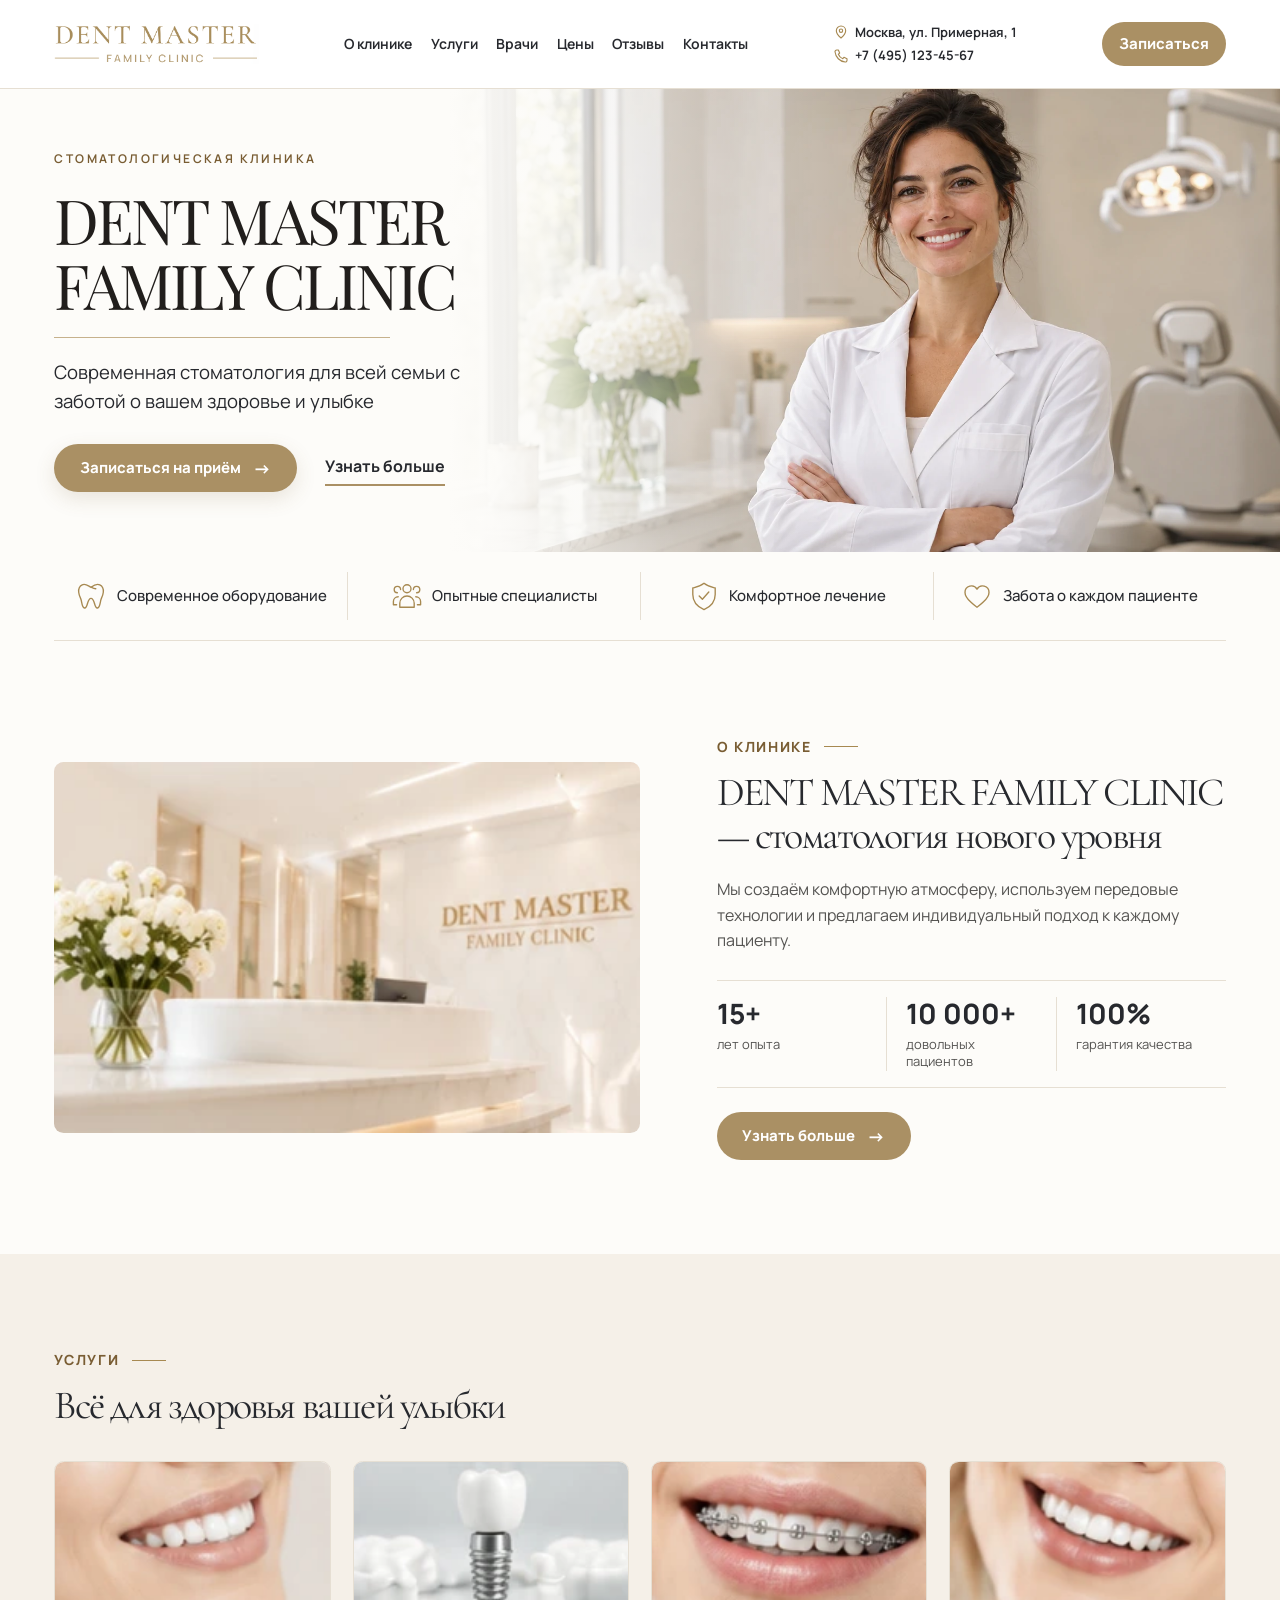
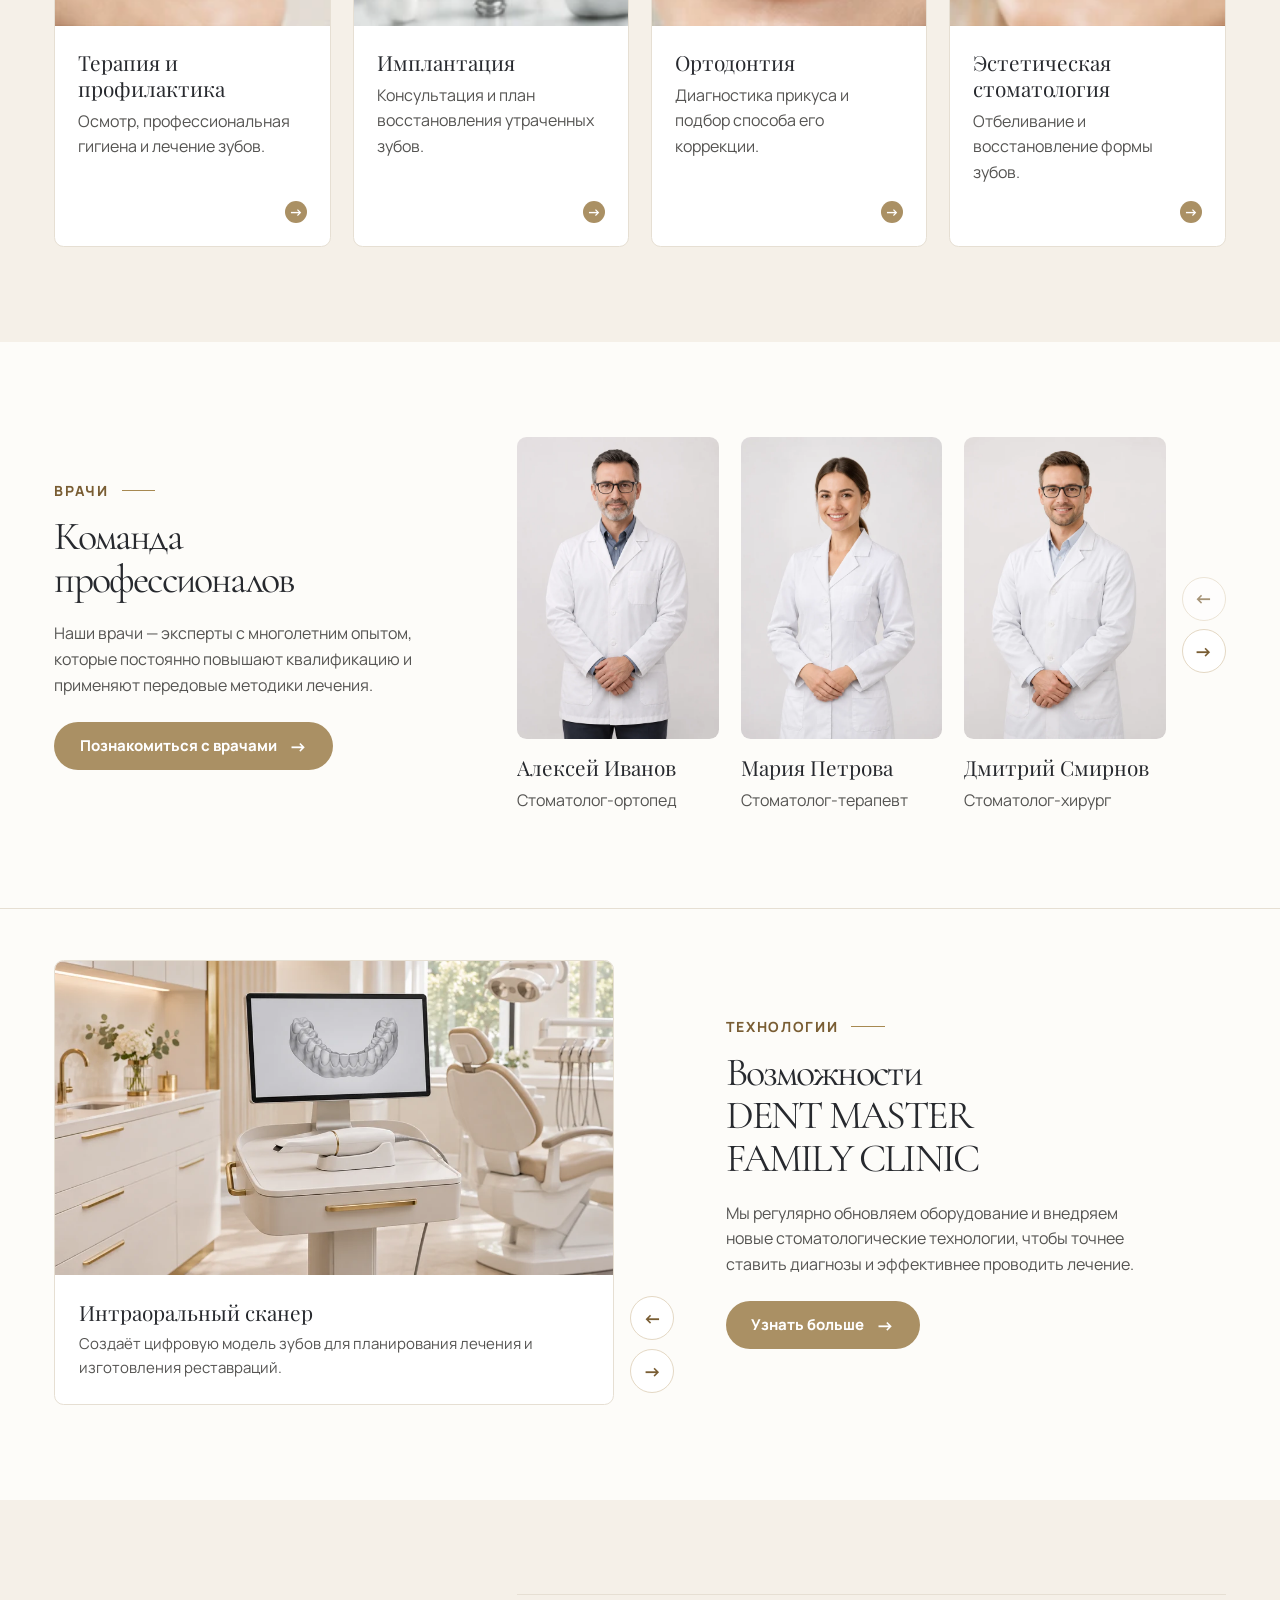
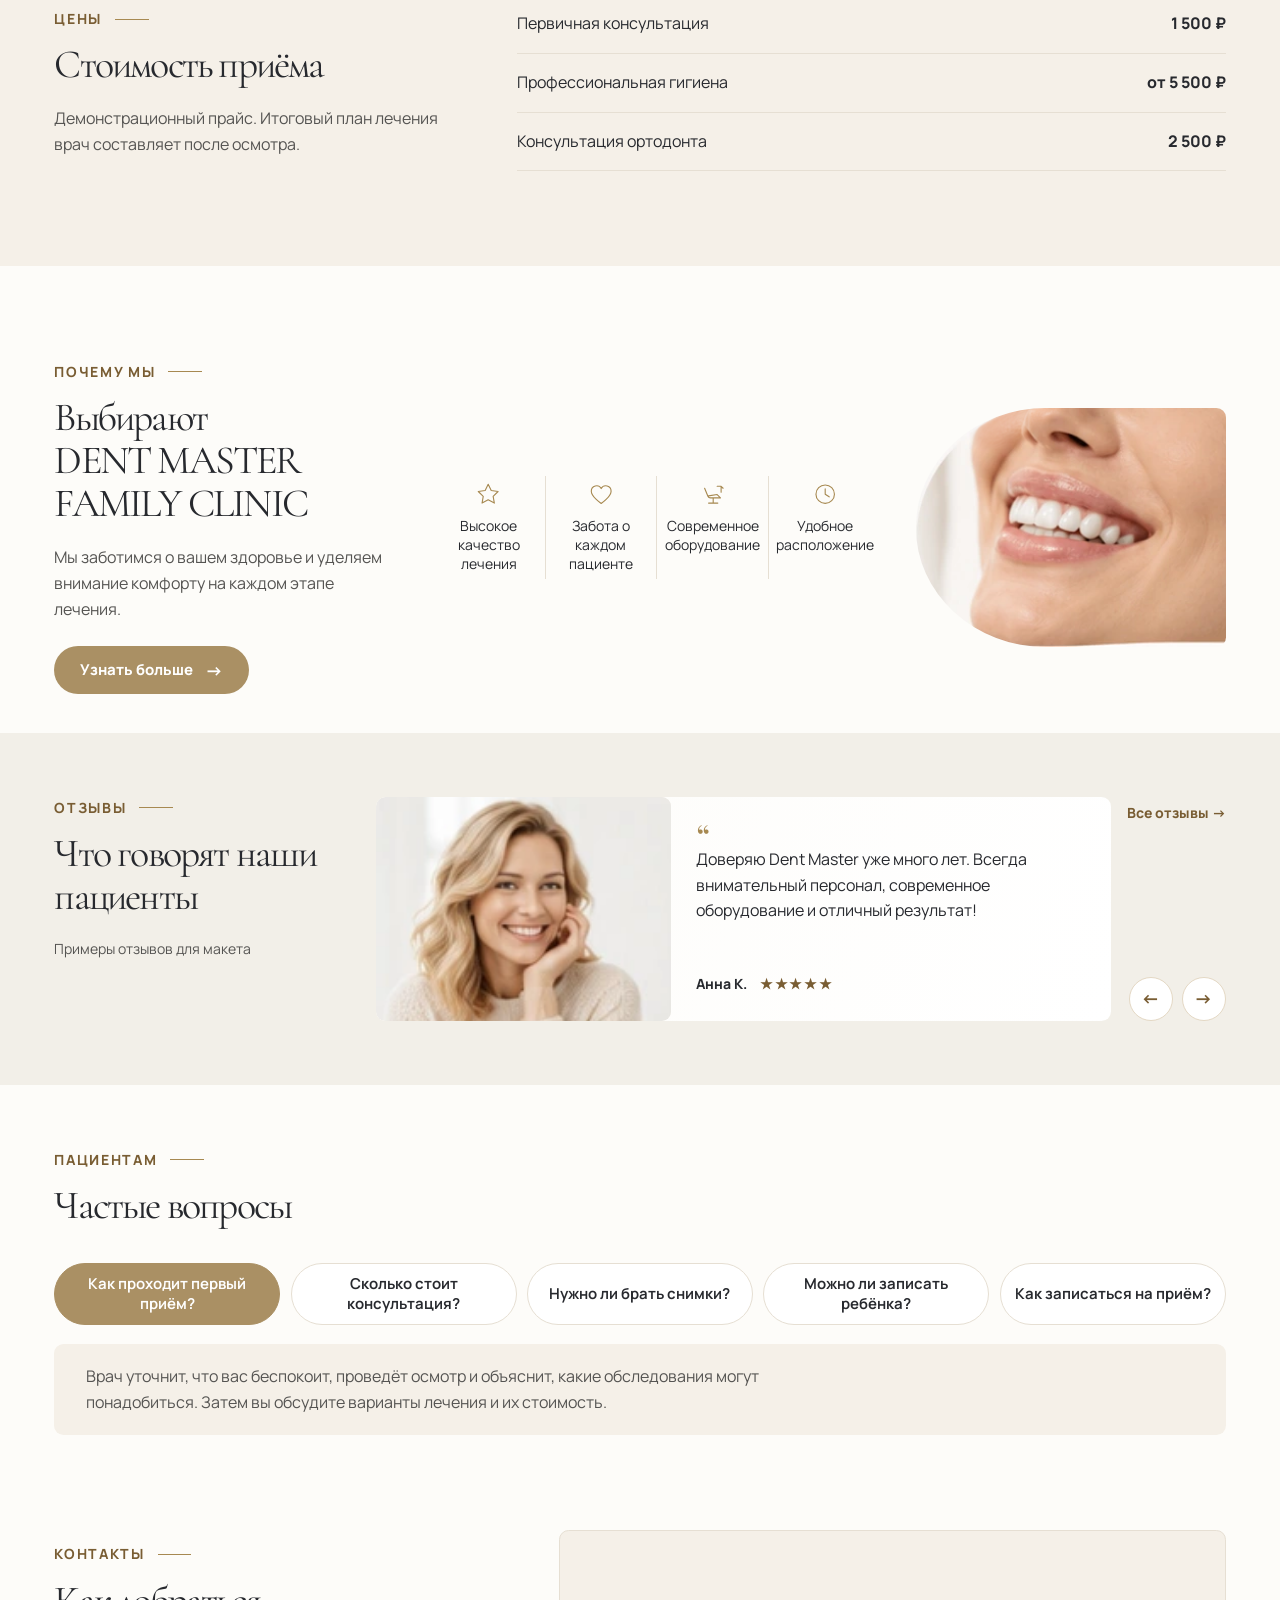
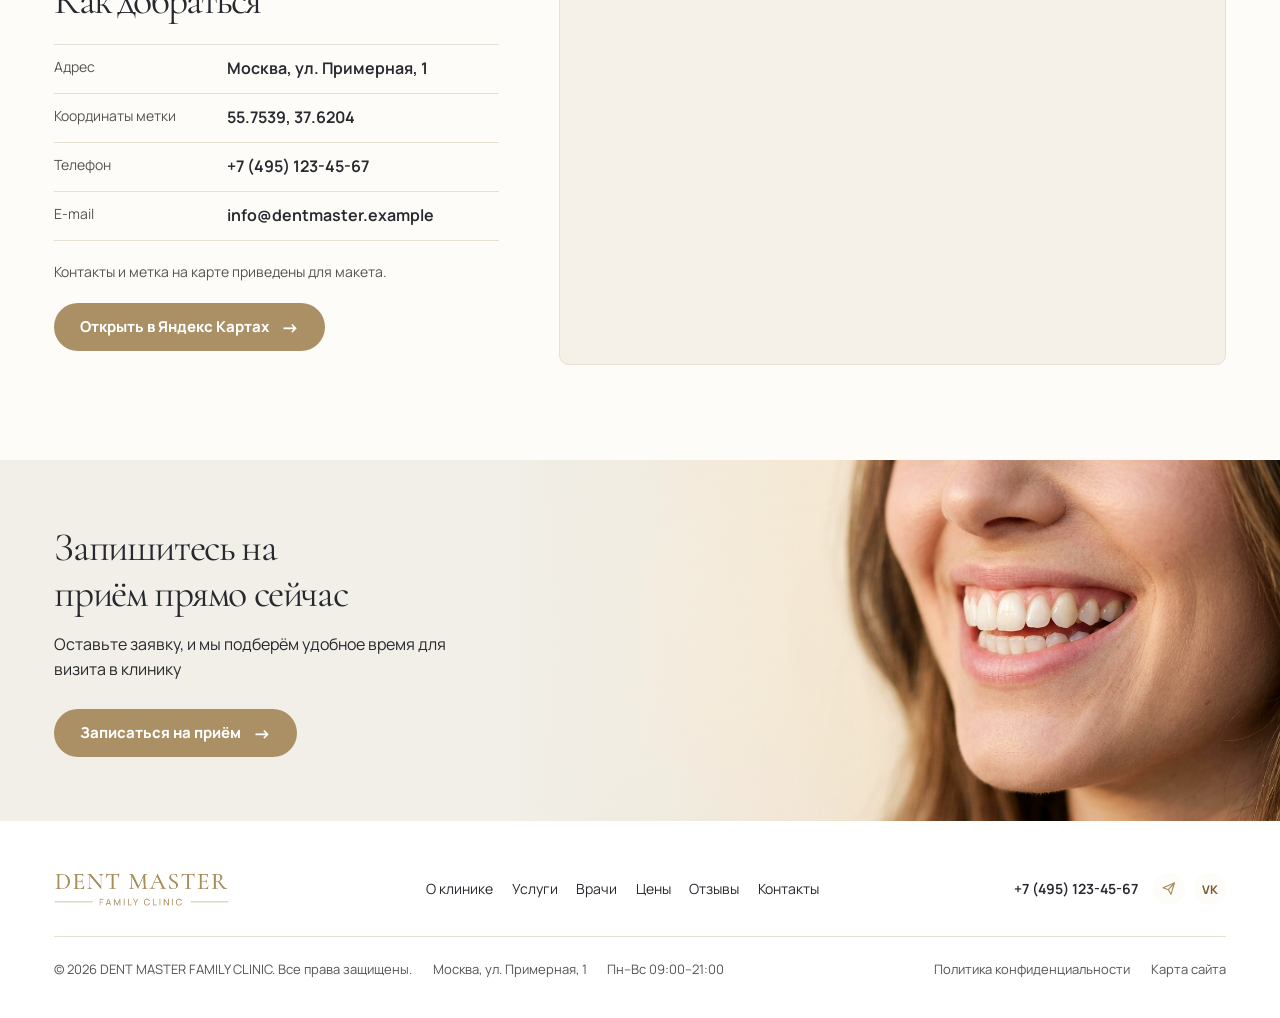
==== commit a2aafc99: "Update technology copy and CTA arrows" ====
--- a/index.html
+++ b/index.html
@@ -155,7 +155,7 @@
         <p class="eyebrow eyebrow-line">Врачи</p>
         <h2>Команда<br> профессионалов</h2>
         <p>Наши врачи — эксперты с многолетним опытом, которые постоянно повышают квалификацию и применяют передовые методики лечения.</p>
-        <a class="button" href="#doctor-profiles">Познакомиться с врачами</a>
+        <a class="button button-arrow" href="#doctor-profiles">Познакомиться с врачами <span aria-hidden="true">→</span></a>
       </div>
       <div class="doctor-slider">
         <div class="doctor-viewport" id="doctor-profiles" tabindex="-1">
@@ -196,7 +196,7 @@
       <div class="section-heading technology-copy">
         <p class="eyebrow eyebrow-line">Технологии</p>
         <h2 id="technologies-title">Возможности<br> <span lang="en">DENT MASTER<br> FAMILY CLINIC</span></h2>
-        <p>Цифровые снимки и сканы зубов.<br> Понятное планирование лечения.</p>
+        <p>Мы регулярно обновляем оборудование и внедряем новые стоматологические технологии, чтобы точнее ставить диагнозы и эффективнее проводить лечение.</p>
         <details class="technology-details">
           <summary class="button button-arrow">Узнать больше <span aria-hidden="true">→</span></summary>
           <p>На консультации врач объяснит, какое обследование нужно в вашем случае, покажет результаты и обсудит варианты лечения. Изображения в слайдере иллюстрируют типы оборудования.</p>
@@ -373,7 +373,7 @@
       <div class="wrap appointment-inner">
         <h2 id="appointment-title">Запишитесь на<br> приём прямо сейчас</h2>
         <p>Оставьте заявку, и мы подберём удобное время для визита в клинику</p>
-        <a class="button" href="#contacts" data-book>Записаться на приём</a>
+        <a class="button button-arrow" href="#contacts" data-book>Записаться на приём <span aria-hidden="true">→</span></a>
       </div>
     </section>
   </main>
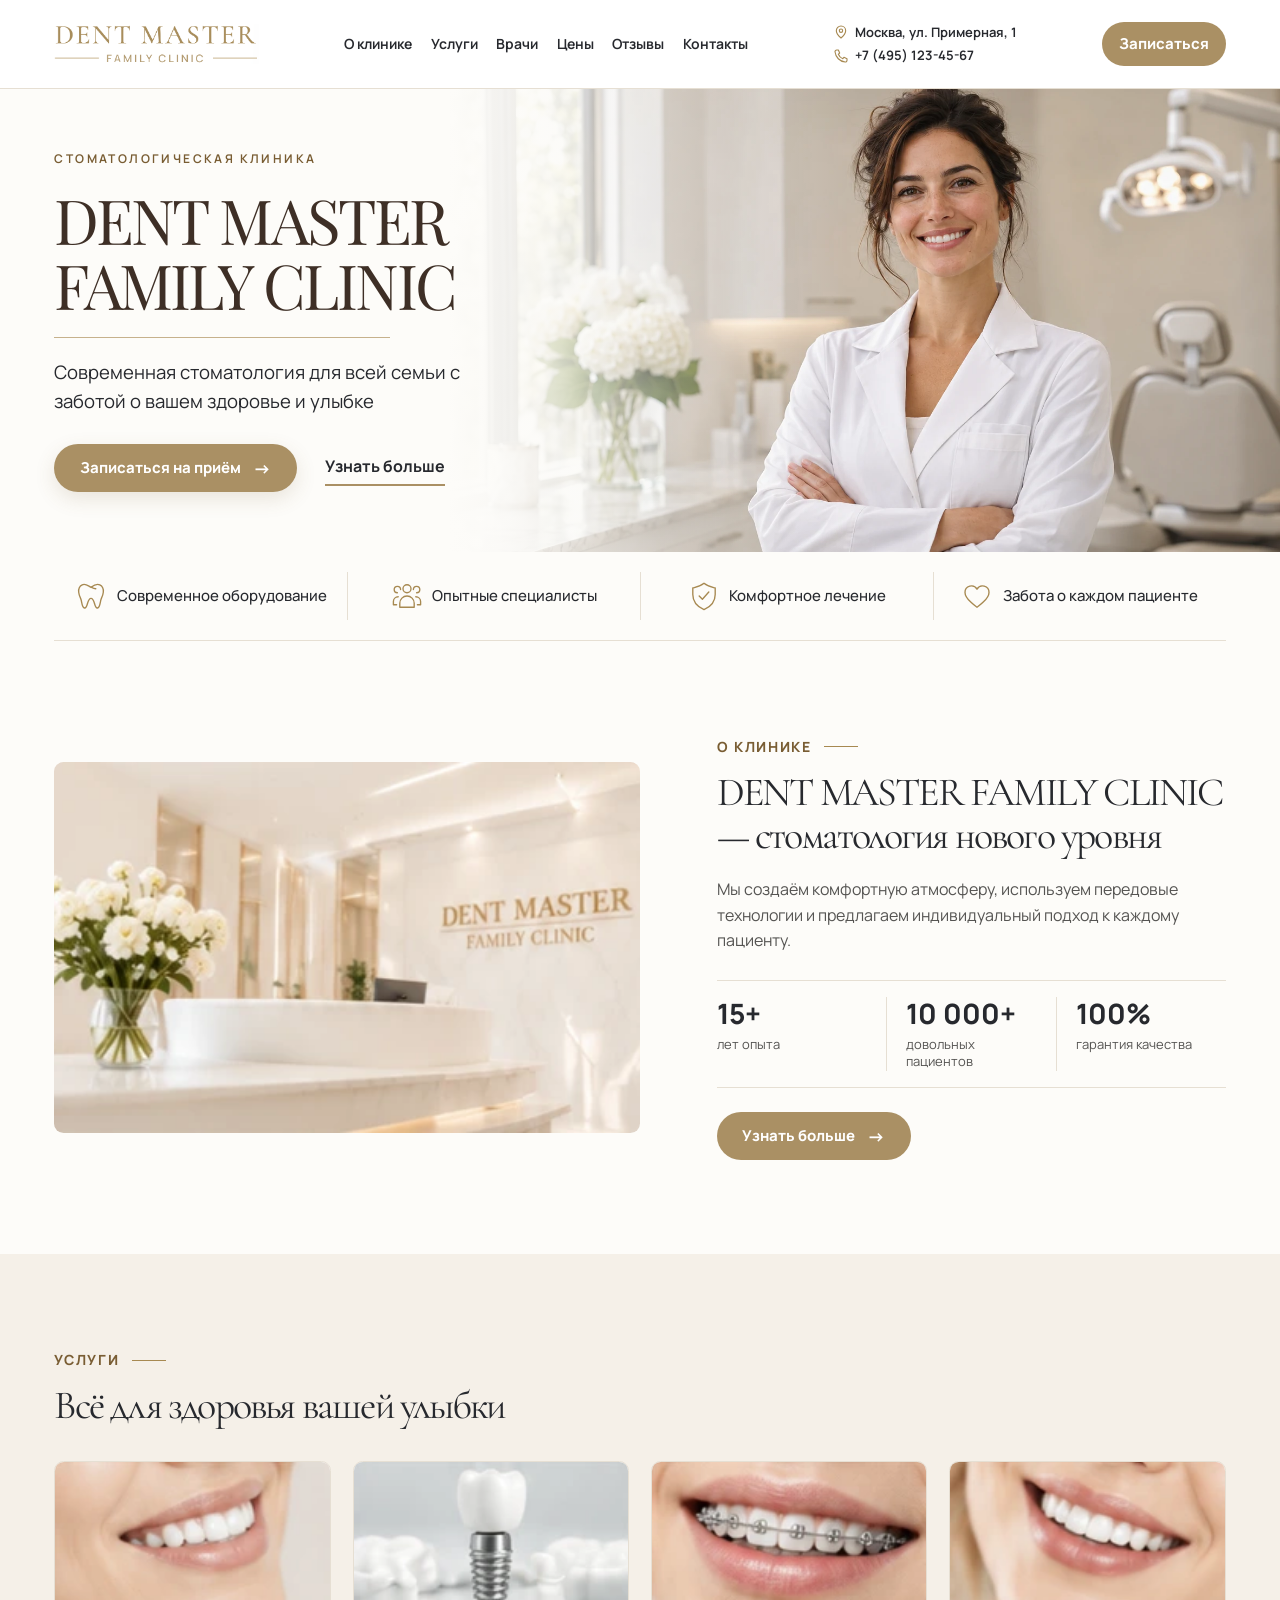
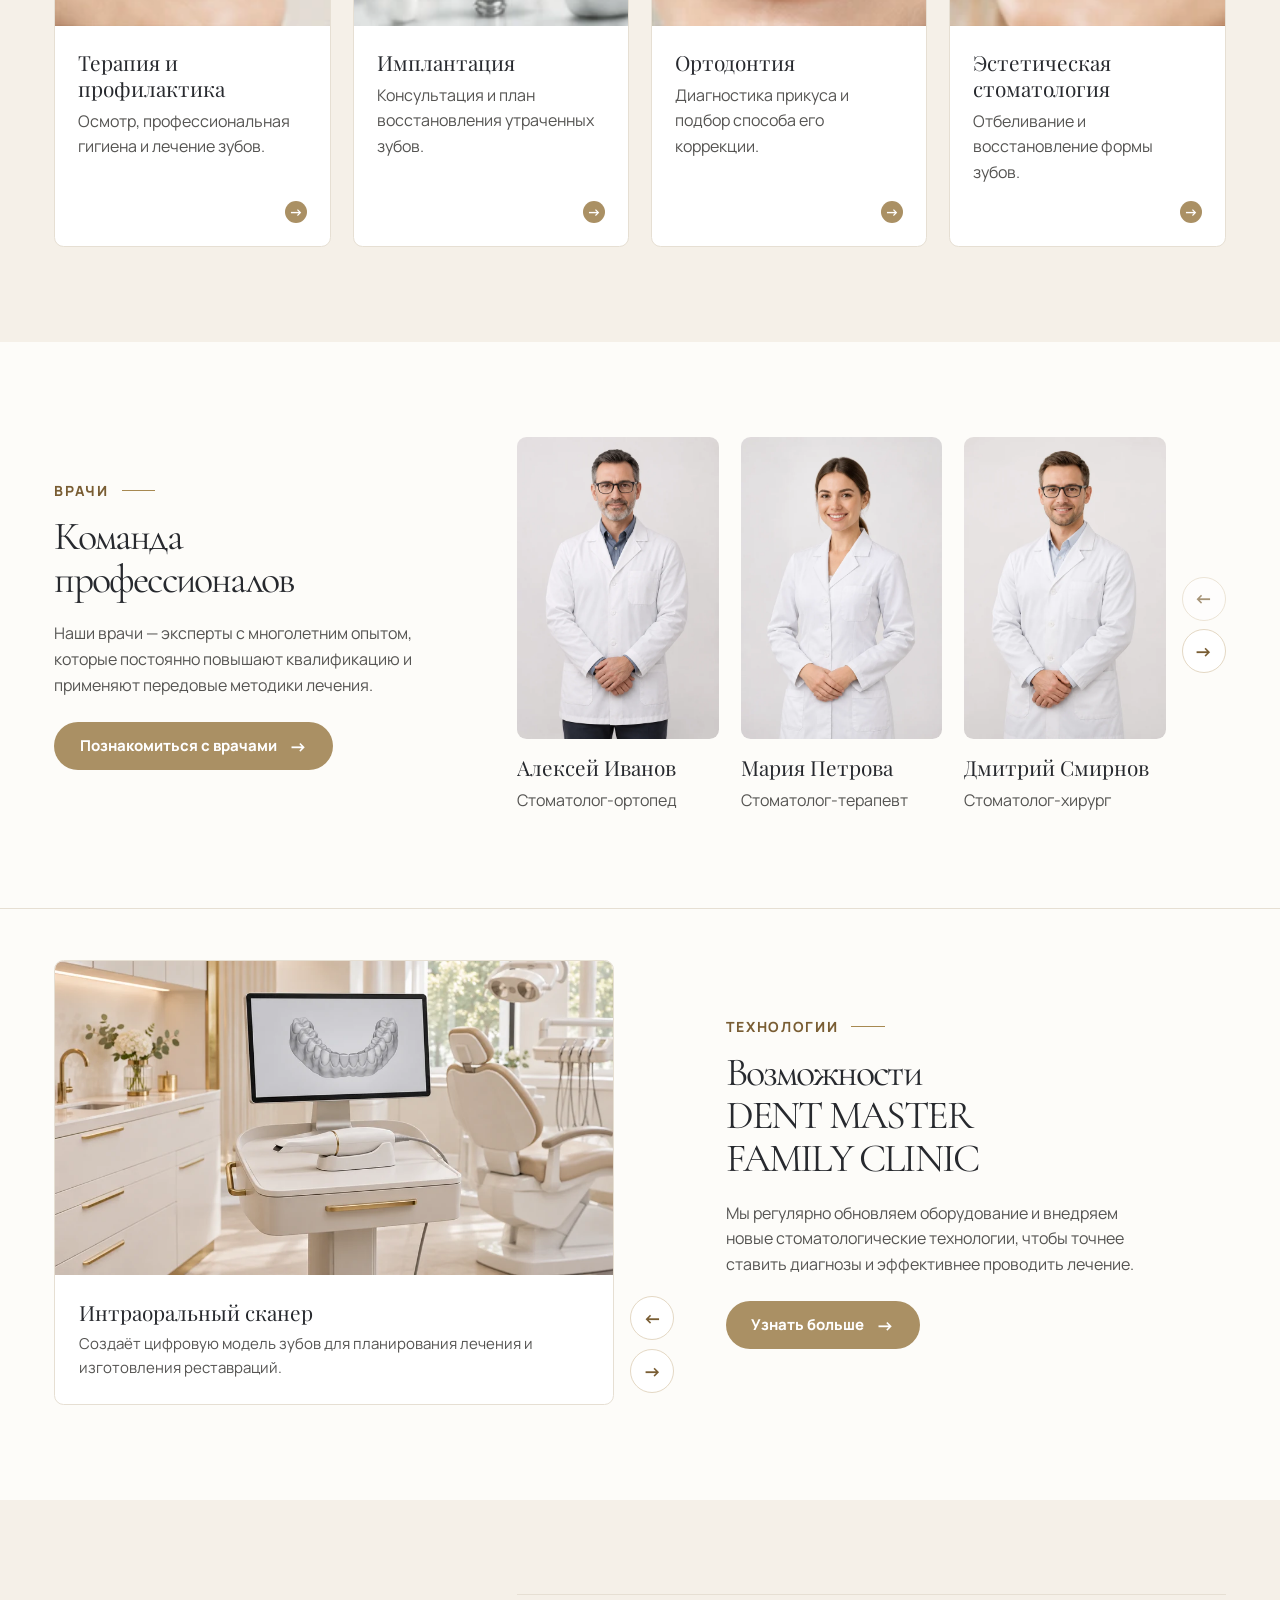
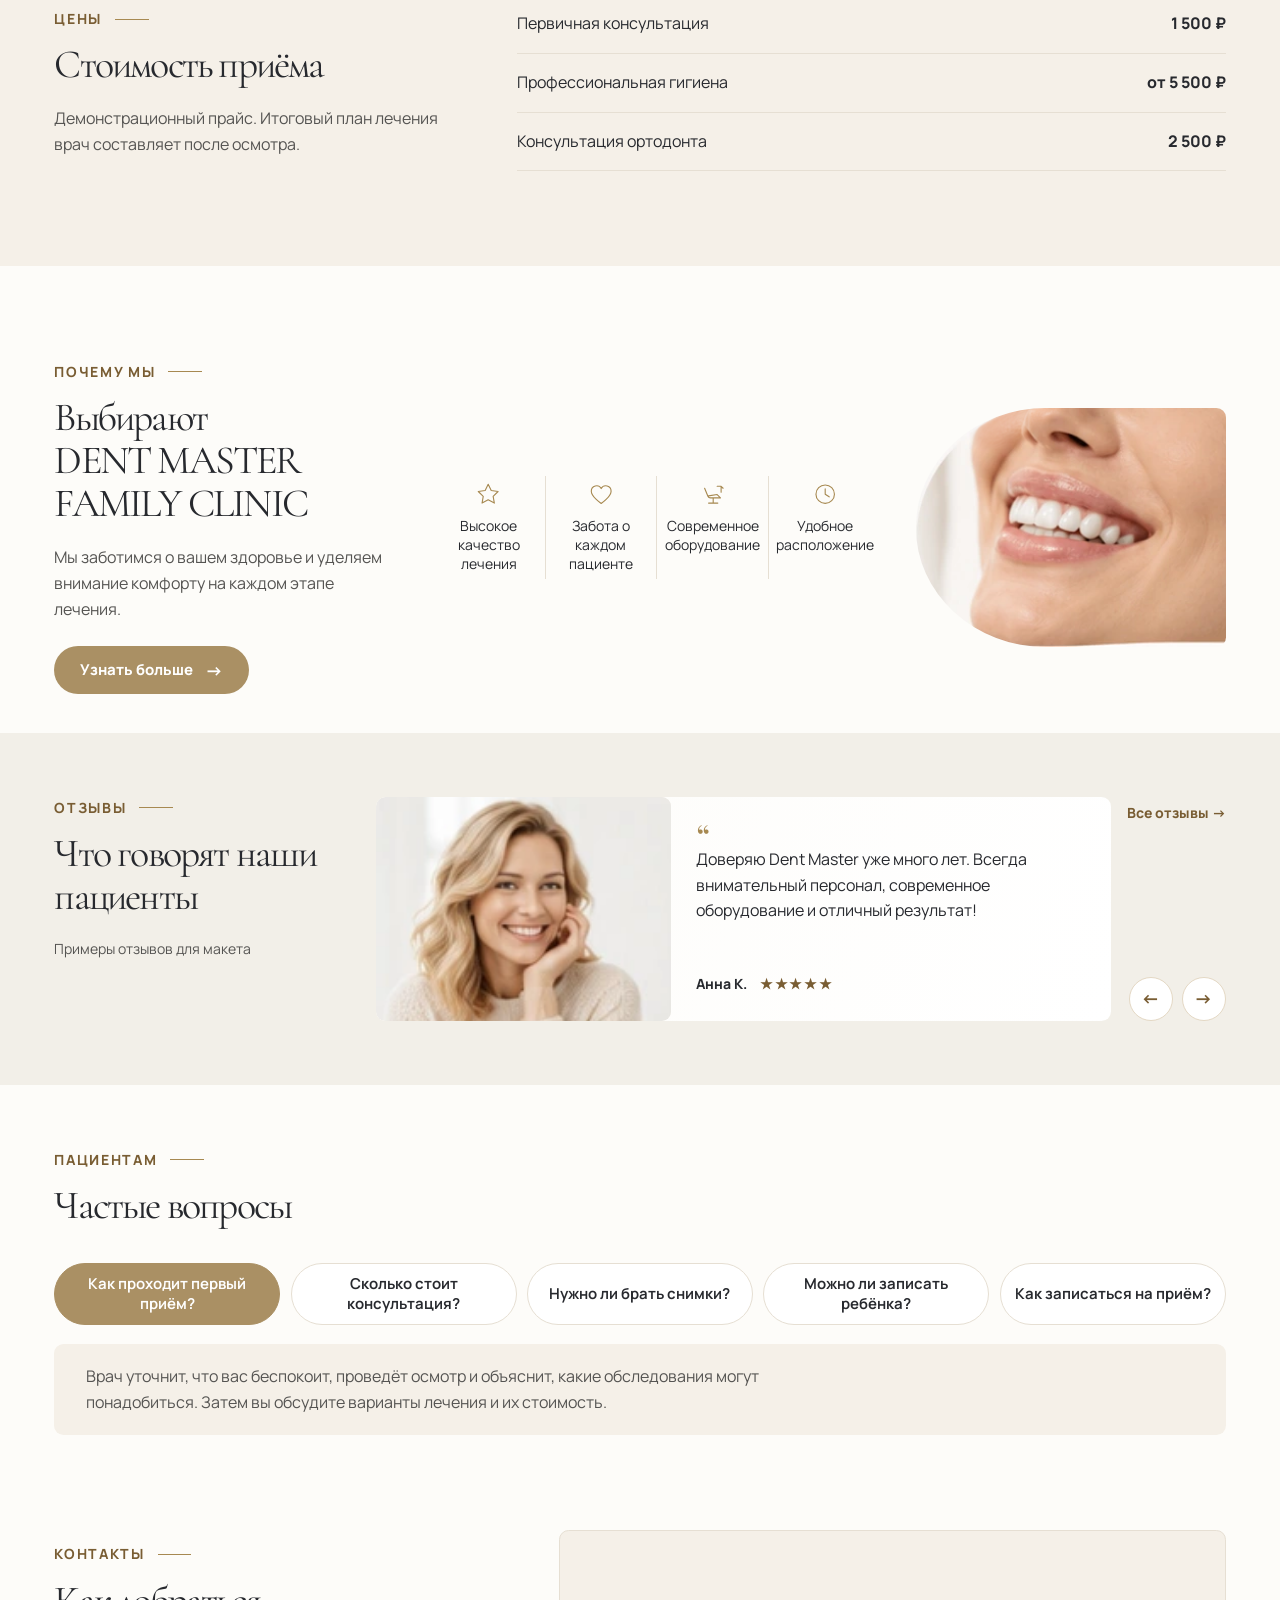
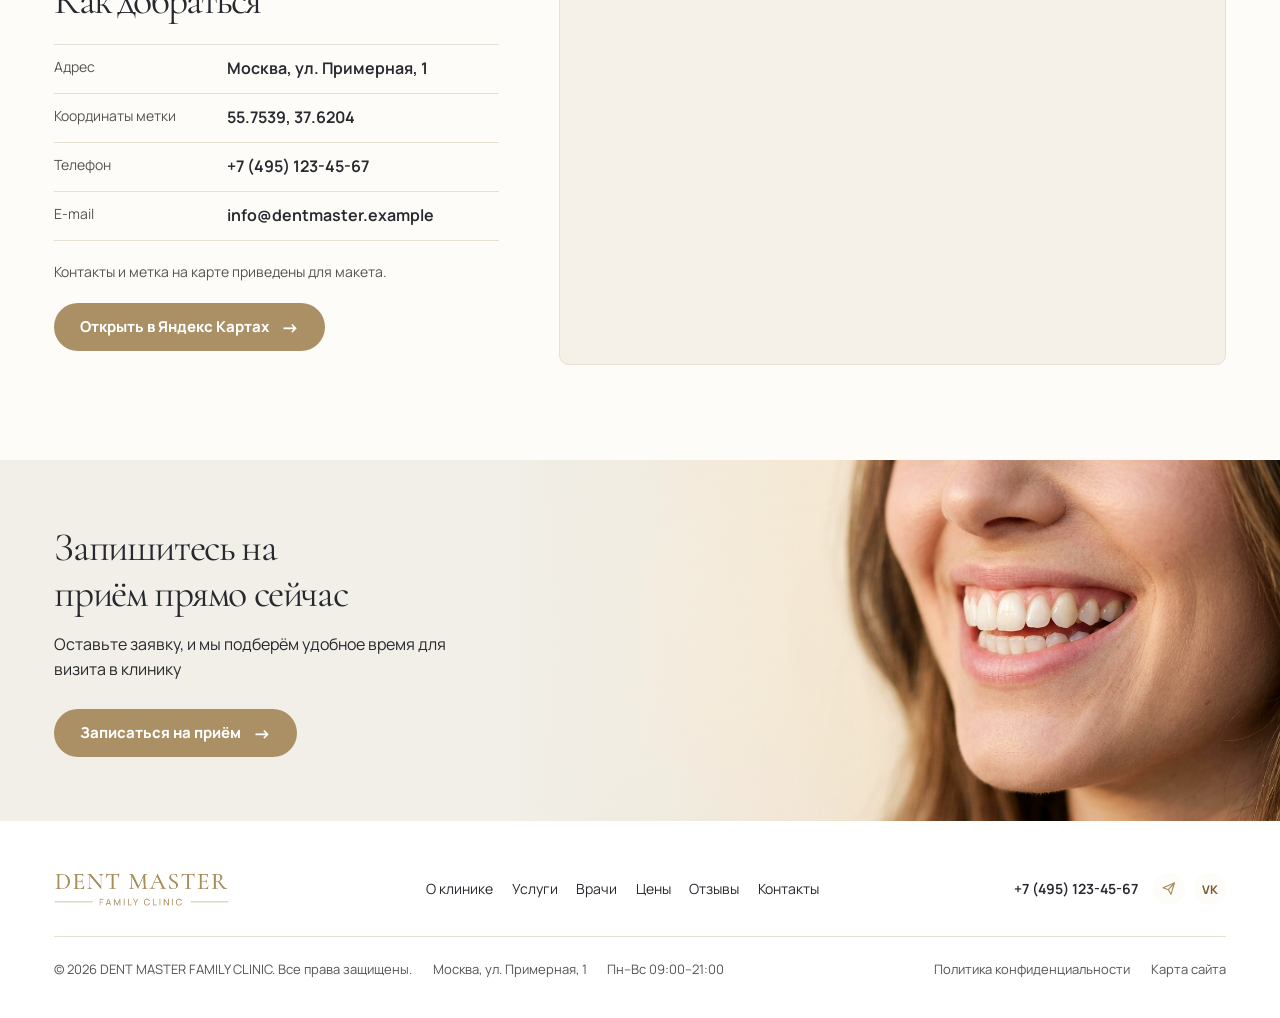
==== commit ca94bf8a: "Add surgical dentistry service page" ====
--- a/index.html
+++ b/index.html
@@ -8,6 +8,7 @@
   <link rel="icon" type="image/png" href="img/favicon.png">
   <link rel="stylesheet" href="css/style.css">
   <script src="js/main.js" defer></script>
+  <script src="js/home.js" defer></script>
 </head>
 <body id="top">
   <a class="skip-link" href="#main-content">Перейти к содержанию</a>
--- a/css/style.css
+++ b/css/style.css
@@ -120,7 +120,7 @@
 .hero .eyebrow { font-size: .75rem; font-weight: 650; letter-spacing: .2em; }
 .hero h1 {
   margin-top: 1.25rem;
-  color: #211e1c;
+  color: #3e2f26;
   font-size: clamp(2.05rem, 4.85vw, 75px);
   line-height: 1.04;
   letter-spacing: -.045em;
@@ -292,6 +292,27 @@
 .location-copy .button { margin-top: 1.25rem; }
 .location-map { display: block; width: 100%; height: clamp(19rem, 34vw, 30rem); border: 1px solid var(--line); border-radius: var(--radius); background: var(--cream); }
 
+.service-hero { background: var(--cream); }
+.service-breadcrumbs { padding-top: clamp(1rem, 2.5vw, 2rem); color: var(--muted); font-size: .875rem; }
+.service-breadcrumbs ol { display: flex; flex-wrap: wrap; gap: .3rem .65rem; margin: 0; padding: 0; list-style: none; }
+.service-breadcrumbs li + li::before { margin-inline-end: .65rem; color: var(--gold); content: "/"; }
+.service-breadcrumbs a:hover { text-underline-offset: .18em; text-decoration: underline; }
+.service-hero-inner { display: grid; grid-template-columns: minmax(0, 1fr) minmax(0, 1.05fr); align-items: center; gap: clamp(1.75rem, 4vw, 4.5rem); padding-block: clamp(2rem, 4.75vw, 4.5rem) clamp(2.75rem, 5.5vw, 5rem); }
+.service-hero-copy h1 { color: #3e2f26; font-size: clamp(2rem, 5vw, 4.35rem); line-height: 1.08; letter-spacing: -.045em; }
+.service-hero-copy p { max-width: 43ch; margin-top: 1.15rem; color: var(--muted); }
+.service-hero-copy .button { margin-top: 1.5rem; }
+.service-hero-photo { width: 100%; aspect-ratio: 1.5; object-fit: cover; border-radius: var(--radius); }
+.service-treatment { padding-bottom: clamp(2.75rem, 5vw, 5rem); }
+.service-treatment-grid { display: grid; grid-template-columns: repeat(3, minmax(0, 1fr)); gap: clamp(.8rem, 2vw, 1.75rem); margin-top: 1.75rem; }
+.service-treatment-grid article { padding: clamp(1rem, 2.2vw, 1.75rem); border: 1px solid var(--line); border-radius: var(--radius); background: var(--white); }
+.service-treatment-grid p { margin-top: .7rem; color: var(--muted); }
+.service-visit { padding-top: clamp(2.5rem, 5vw, 4.5rem); border-top: 1px solid var(--line); }
+.service-visit-inner { display: grid; grid-template-columns: minmax(0, 1fr) minmax(0, 1.4fr); gap: clamp(1.5rem, 5vw, 5rem); }
+.service-visit-steps { margin: 0; padding-left: 1.4rem; }
+.service-visit-steps li { padding: .7rem 0 .7rem .35rem; border-bottom: 1px solid var(--line); color: var(--muted); }
+.service-visit-steps li:first-child { padding-top: 0; }
+.service-visit-steps li::marker { color: var(--gold-dark); font-weight: 750; }
+
 .appointment { --appointment-bg: #f2efe8; position: relative; isolation: isolate; background-color: var(--appointment-bg); }
 .appointment::before {
   position: absolute;
@@ -361,6 +382,8 @@
 @media (max-width: 48rem) {
   .technologies { grid-template-columns: minmax(0, 1fr); grid-template-areas: "copy" "slider"; }
   .reviews-inner, .location-inner { grid-template-columns: 1fr; }
+  .service-hero-inner, .service-visit-inner { grid-template-columns: 1fr; }
+  .service-hero-photo { aspect-ratio: 16 / 9; }
 }
 
 @media (max-width: 40rem) {
@@ -386,6 +409,7 @@
   .icon { width: 2rem; height: 2rem; }
   .about { grid-template-columns: 1fr; }
   .about-copy { grid-row: 1; }
+  .service-treatment-grid { grid-template-columns: 1fr; }
   .doctor-grid { --doctor-visible: 2; }
   .doctor-slider.is-ready { gap: .65rem; }
   .technology-slider { grid-template-columns: minmax(0, 1fr); }
